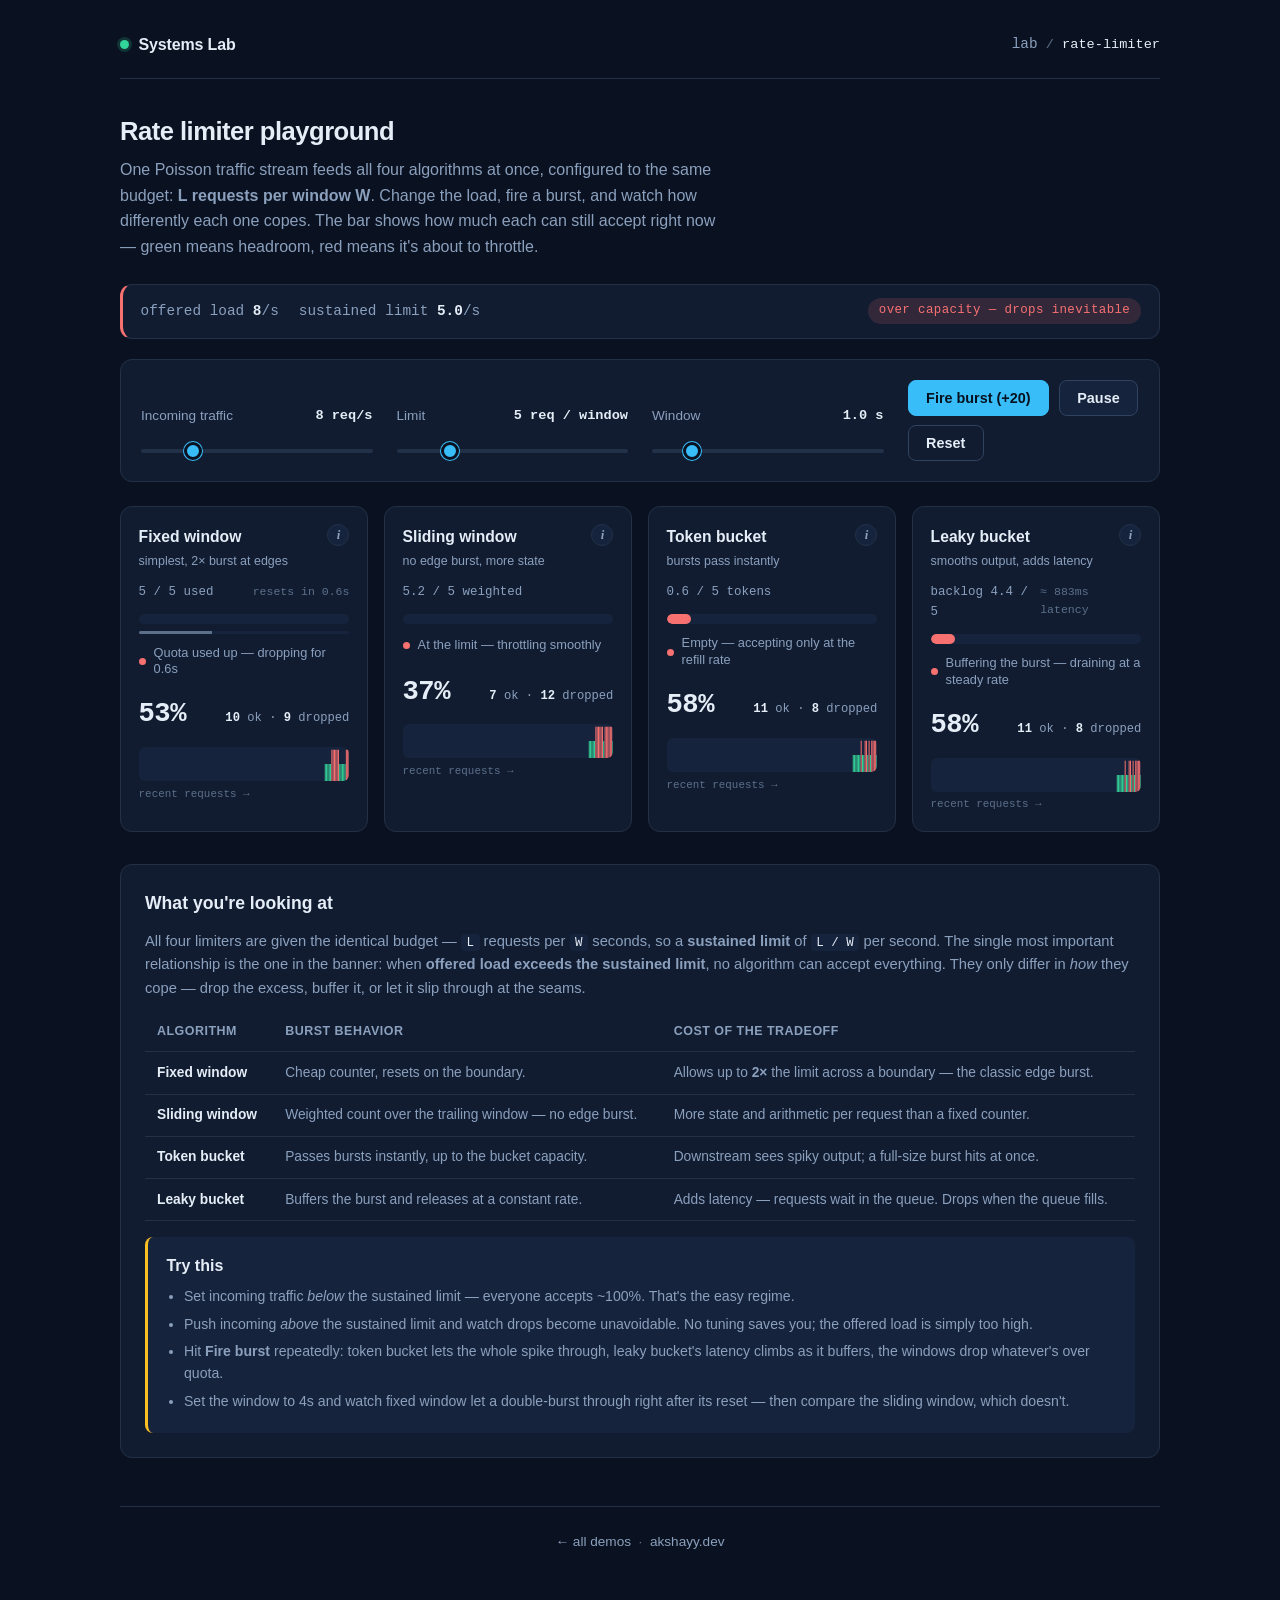
==== rate-limiter/index.html @ a39a6b85 "Systems Lab: interactive distributed-systems demos Front door for akshayy.dev — a living notebook of" ====
<!DOCTYPE html>
<html lang="en">
<head>
    <meta charset="UTF-8">
    <meta name="viewport" content="width=device-width, initial-scale=1.0">
    <title>Rate limiter playground — Systems Lab</title>
    <meta name="description" content="Token bucket, leaky bucket, fixed and sliding windows — the same traffic hitting all four at once. Drag the load, fire a burst, watch the tradeoffs.">

    <meta property="og:type" content="website">
    <meta property="og:title" content="Rate limiter playground — Systems Lab">
    <meta property="og:description" content="Four rate-limiting algorithms, one live traffic stream. Watch which absorb bursts, which smooth, which leak at the edges.">
    <meta name="twitter:card" content="summary">

    <link rel="stylesheet" href="../assets/lab.css">
</head>
<body>
    <div class="wrap">
        <div class="topbar">
            <div class="brand"><span class="dot"></span> Systems Lab</div>
            <div class="crumbs"><a href="../">lab</a> <span>/</span> rate-limiter</div>
        </div>

        <div class="demo-header">
            <h1>Rate limiter playground</h1>
            <p>
                One Poisson traffic stream feeds all four algorithms at once, configured to the same
                budget: <b>L requests per window W</b>. Change the load, fire a burst, and watch how
                differently each one copes. The bar shows how much each can still accept right now
                — green means headroom, red means it's about to throttle.
            </p>
        </div>

        <div class="banner ok" id="banner">
            <span class="b-item">offered load <b id="b-offered">8</b>/s</span>
            <span class="b-item">sustained limit <b id="b-sustained">5.0</b>/s</span>
            <span class="b-status ok" id="b-status">under capacity</span>
        </div>

        <div class="controls">
            <div class="control">
                <label>Incoming traffic <b><span id="v-rate">8</span> req/s</b></label>
                <input type="range" id="rate" min="0" max="40" step="1" value="8">
            </div>
            <div class="control">
                <label>Limit <b><span id="v-limit">5</span> req / window</b></label>
                <input type="range" id="limit" min="1" max="20" step="1" value="5">
            </div>
            <div class="control">
                <label>Window <b><span id="v-window">1.0</span> s</b></label>
                <input type="range" id="window" min="0.5" max="4" step="0.5" value="1">
            </div>
            <div class="control control-actions">
                <button class="primary" id="burst">Fire burst (+20)</button>
                <button id="playpause">Pause</button>
                <button class="ghost" id="reset">Reset</button>
            </div>
        </div>

        <div class="panels" id="panels"></div>

        <div class="explainer">
            <h2>What you're looking at</h2>
            <p>
                All four limiters are given the identical budget — <code>L</code> requests per
                <code>W</code> seconds, so a <b>sustained limit</b> of <code>L / W</code> per second.
                The single most important relationship is the one in the banner: when
                <b>offered load exceeds the sustained limit</b>, no algorithm can accept everything.
                They only differ in <em>how</em> they cope — drop the excess, buffer it, or let it
                slip through at the seams.
            </p>

            <table>
                <thead>
                    <tr><th>Algorithm</th><th>Burst behavior</th><th>Cost of the tradeoff</th></tr>
                </thead>
                <tbody>
                    <tr>
                        <td>Fixed window</td>
                        <td>Cheap counter, resets on the boundary.</td>
                        <td>Allows up to <b>2×</b> the limit across a boundary — the classic edge burst.</td>
                    </tr>
                    <tr>
                        <td>Sliding window</td>
                        <td>Weighted count over the trailing window — no edge burst.</td>
                        <td>More state and arithmetic per request than a fixed counter.</td>
                    </tr>
                    <tr>
                        <td>Token bucket</td>
                        <td>Passes bursts instantly, up to the bucket capacity.</td>
                        <td>Downstream sees spiky output; a full-size burst hits at once.</td>
                    </tr>
                    <tr>
                        <td>Leaky bucket</td>
                        <td>Buffers the burst and releases at a constant rate.</td>
                        <td>Adds latency — requests wait in the queue. Drops when the queue fills.</td>
                    </tr>
                </tbody>
            </table>

            <div class="try">
                <b>Try this</b>
                <ul>
                    <li>Set incoming traffic <em>below</em> the sustained limit — everyone accepts ~100%. That's the easy regime.</li>
                    <li>Push incoming <em>above</em> the sustained limit and watch drops become unavoidable. No tuning saves you; the offered load is simply too high.</li>
                    <li>Hit <b>Fire burst</b> repeatedly: token bucket lets the whole spike through, leaky bucket's latency climbs as it buffers, the windows drop whatever's over quota.</li>
                    <li>Set the window to 4s and watch fixed window let a double-burst through right after its reset — then compare the sliding window, which doesn't.</li>
                </ul>
            </div>
        </div>

        <footer class="lab-footer">
            <a href="../">← all demos</a> &nbsp;·&nbsp; <a href="https://akshayy.dev">akshayy.dev</a>
        </footer>
    </div>

    <script src="../assets/lab.js"></script>
    <script>
    (function () {
        'use strict';
        var R = window.Lab;
        var rand = R.mulberry32(0x51ab);

        var cfg = { rate: 8, limit: 5, window: 1 };

        /* --- The four limiters. Each: tick(dt), accept()->bool, head()->0..1, gauge(), sub() --- */

        function tokenBucket() {
            return {
                name: 'Token bucket', note: 'bursts pass instantly',
                how: 'Tokens drip into a bucket at the sustained rate, up to a <b>capacity</b>. Each request spends one token. A full bucket lets an <b>entire burst</b> through at once; once empty, it throttles down to the drip rate.',
                tokens: cfg.limit,
                reset: function () { this.tokens = cfg.limit; },
                tick: function (dt) {
                    var refill = cfg.limit / cfg.window;               // tokens per second
                    this.tokens = Math.min(cfg.limit, this.tokens + refill * dt);
                },
                accept: function () {
                    if (this.tokens >= 1) { this.tokens -= 1; return true; }
                    return false;
                },
                head: function () { return this.tokens / cfg.limit; },
                gauge: function () { return this.tokens.toFixed(1) + ' / ' + cfg.limit + ' tokens'; },
                sub: function () { return ''; },
                status: function () {
                    var n = Math.floor(this.tokens);
                    if (n >= 1) return n + ' token' + (n === 1 ? '' : 's') + ' ready — a burst would pass';
                    return 'Empty — accepting only at the refill rate';
                }
            };
        }

        function leakyBucket() {
            return {
                name: 'Leaky bucket', note: 'smooths output, adds latency',
                how: 'Requests queue in a bucket that <b>leaks at a constant rate</b>. Output is perfectly smooth no matter how bursty the input — but queued requests wait, so bursts become <b>added latency</b>. Overflow past capacity is dropped.',
                level: 0,                                              // queued work units
                reset: function () { this.level = 0; },
                tick: function (dt) {
                    var leak = cfg.limit / cfg.window;                 // released per second
                    this.level = Math.max(0, this.level - leak * dt);
                },
                accept: function () {
                    if (this.level + 1 <= cfg.limit) { this.level += 1; return true; }
                    return false;
                },
                head: function () { return (cfg.limit - this.level) / cfg.limit; },
                gauge: function () { return 'backlog ' + this.level.toFixed(1) + ' / ' + cfg.limit; },
                sub: function () {
                    var leak = cfg.limit / cfg.window;
                    return '≈ ' + Math.round((this.level / leak) * 1000) + 'ms latency';
                },
                status: function () {
                    if (this.level >= cfg.limit) return 'Bucket full — dropping the overflow';
                    if (this.level > 0.05) return 'Buffering the burst — draining at a steady rate';
                    return 'Empty — passing through instantly';
                }
            };
        }

        function fixedWindow() {
            return {
                name: 'Fixed window', note: 'simplest, 2× burst at edges', hasWindow: true,
                how: 'Counts requests inside the current <b>W-second window</b>. Once the count hits the limit, extra requests are dropped until the clock ticks into the next window and the counter <b>resets to zero</b>. Cheap — one integer per client — but the abrupt reset is its weakness.',
                count: 0, elapsed: 0,
                reset: function () { this.count = 0; this.elapsed = 0; },
                tick: function (dt) {
                    this.elapsed += dt;
                    while (this.elapsed >= cfg.window) { this.elapsed -= cfg.window; this.count = 0; }
                },
                accept: function () {
                    if (this.count < cfg.limit) { this.count += 1; return true; }
                    return false;
                },
                head: function () { return (cfg.limit - this.count) / cfg.limit; },
                gauge: function () { return this.count + ' / ' + cfg.limit + ' used'; },
                sub: function () { return 'resets in ' + (cfg.window - this.elapsed).toFixed(1) + 's'; },
                windowProgress: function () { return this.elapsed / cfg.window; },
                status: function () {
                    if (this.count >= cfg.limit) return 'Quota used up — dropping for ' + (cfg.window - this.elapsed).toFixed(1) + 's';
                    return (cfg.limit - this.count) + ' of ' + cfg.limit + ' left before the reset';
                }
            };
        }

        function slidingWindow() {
            return {
                name: 'Sliding window', note: 'no edge burst, more state',
                how: 'Blends the <b>previous window’s count</b> with the current one, weighted by how far into the current window we are. The estimate slides smoothly instead of resetting, so there’s <b>no boundary spike</b> — at the cost of tracking a little more state.',
                cur: 0, prev: 0, elapsed: 0,
                reset: function () { this.cur = 0; this.prev = 0; this.elapsed = 0; },
                tick: function (dt) {
                    this.elapsed += dt;
                    while (this.elapsed >= cfg.window) { this.elapsed -= cfg.window; this.prev = this.cur; this.cur = 0; }
                },
                weighted: function () {
                    var frac = this.elapsed / cfg.window;
                    return this.prev * (1 - frac) + this.cur;
                },
                accept: function () {
                    if (this.weighted() < cfg.limit) { this.cur += 1; return true; }
                    return false;
                },
                head: function () { return (cfg.limit - this.weighted()) / cfg.limit; },
                gauge: function () { return this.weighted().toFixed(1) + ' / ' + cfg.limit + ' weighted'; },
                sub: function () { return ''; },
                status: function () {
                    var w = this.weighted();
                    if (w >= cfg.limit) return 'At the limit — throttling smoothly';
                    return w.toFixed(1) + ' of ' + cfg.limit + ' over the last ' + cfg.window.toFixed(1) + 's';
                }
            };
        }

        // Ordered simplest → most sophisticated, so the ideas build on each other.
        var limiters = [fixedWindow(), slidingWindow(), tokenBucket(), leakyBucket()];
        limiters.forEach(function (l) { l.acc = 0; l.rej = 0; });

        /* --- Build panels --- */
        var panelsEl = document.getElementById('panels');
        limiters.forEach(function (l) {
            var p = document.createElement('div');
            p.className = 'panel';
            p.innerHTML =
                '<div class="panel-head"><div class="panel-titles">' +
                '<span class="panel-name">' + l.name + '</span>' +
                '<span class="panel-note">' + l.note + '</span></div>' +
                '<button class="panel-info-btn" data-info aria-label="How it works" aria-expanded="false">i</button></div>' +
                '<div class="how" data-how hidden>' + l.how + '</div>' +
                '<div class="gauge-label"><span data-gauge></span><span class="gauge-sub" data-sub></span></div>' +
                '<div class="gauge"><div class="gauge-fill" data-fill></div></div>' +
                (l.hasWindow ? '<div class="wintimer"><div class="wintimer-fill" data-win></div></div>' : '') +
                '<div class="panel-status"><span class="st-dot" data-stdot></span><span data-status></span></div>' +
                '<div class="panel-stats"><span class="stat-big" data-rate>100%</span>' +
                '<span class="stat-sub"><b data-acc>0</b> ok · <b data-rej>0</b> dropped</span></div>' +
                '<canvas class="strip" data-strip></canvas>' +
                '<div class="strip-caption">recent requests →</div>';
            panelsEl.appendChild(p);
            l.el = {
                gauge: p.querySelector('[data-gauge]'),
                sub: p.querySelector('[data-sub]'),
                fill: p.querySelector('[data-fill]'),
                win: p.querySelector('[data-win]'),
                status: p.querySelector('[data-status]'),
                stdot: p.querySelector('[data-stdot]'),
                rate: p.querySelector('[data-rate]'),
                acc: p.querySelector('[data-acc]'),
                rej: p.querySelector('[data-rej]')
            };
            var infoBtn = p.querySelector('[data-info]');
            var howEl = p.querySelector('[data-how]');
            infoBtn.addEventListener('click', function () {
                var open = howEl.hasAttribute('hidden');
                if (open) { howEl.removeAttribute('hidden'); } else { howEl.setAttribute('hidden', ''); }
                infoBtn.setAttribute('aria-expanded', open ? 'true' : 'false');
            });
            l.strip = new R.Strip(p.querySelector('[data-strip]'), { max: 160 });
        });

        var STRIP_COLORS = { accept: '#34d399', reject: '#f87171' };
        function colorFor(h) {
            if (h > 0.5) return '#34d399';
            if (h > 0.2) return '#fbbf24';
            return '#f87171';
        }

        /* --- Arrival process --- */
        var now = 0, nextArrival = 0;
        function schedule() { nextArrival = now + R.nextArrivalGap(rand, cfg.rate); }
        schedule();

        function fireArrival() {
            for (var i = 0; i < limiters.length; i++) {
                var l = limiters[i];
                var ok = l.accept();
                if (ok) { l.acc++; } else { l.rej++; }
                l.strip.push(ok ? 'accept' : 'reject');
            }
        }

        function step(dt) {
            now += dt;
            for (var i = 0; i < limiters.length; i++) limiters[i].tick(dt);
            var guard = 0;
            while (now >= nextArrival && guard < 500) { fireArrival(); schedule(); guard++; }
            render();
        }

        /* --- Render --- */
        var bannerEl = document.getElementById('banner');
        var bOffered = document.getElementById('b-offered');
        var bSustained = document.getElementById('b-sustained');
        var bStatus = document.getElementById('b-status');

        function render() {
            var sustained = cfg.limit / cfg.window;
            bOffered.textContent = cfg.rate.toFixed(0);
            bSustained.textContent = sustained.toFixed(1);

            var cls, label;
            if (cfg.rate <= sustained * 0.85) { cls = 'ok'; label = 'under capacity'; }
            else if (cfg.rate <= sustained * 1.05) { cls = 'warn'; label = 'near capacity'; }
            else { cls = 'over'; label = 'over capacity — drops inevitable'; }
            bannerEl.className = 'banner ' + cls;
            bStatus.className = 'b-status ' + cls;
            bStatus.textContent = label;

            for (var i = 0; i < limiters.length; i++) {
                var l = limiters[i];
                var h = R.clamp01(l.head());
                l.el.fill.style.width = (h * 100).toFixed(1) + '%';
                l.el.fill.style.background = colorFor(h);
                l.el.gauge.textContent = l.gauge();
                l.el.sub.textContent = l.sub();
                l.el.status.textContent = l.status();
                l.el.stdot.style.background = colorFor(h);
                if (l.el.win && l.windowProgress) l.el.win.style.width = (l.windowProgress() * 100).toFixed(1) + '%';
                var total = l.acc + l.rej;
                l.el.rate.textContent = (total ? Math.round(l.acc / total * 100) : 100) + '%';
                l.el.acc.textContent = l.acc;
                l.el.rej.textContent = l.rej;
                l.strip.draw(STRIP_COLORS);
            }
        }

        /* --- Controls --- */
        var loop = new R.Loop(step);

        function bindSlider(id, key, valId, fmt) {
            var input = document.getElementById(id);
            var out = document.getElementById(valId);
            input.addEventListener('input', function () {
                cfg[key] = parseFloat(input.value);
                out.textContent = fmt(cfg[key]);
                if (key === 'rate') schedule();
                render();
            });
        }
        bindSlider('rate', 'rate', 'v-rate', function (v) { return v.toFixed(0); });
        bindSlider('limit', 'limit', 'v-limit', function (v) { return v.toFixed(0); });
        bindSlider('window', 'window', 'v-window', function (v) { return v.toFixed(1); });

        document.getElementById('burst').addEventListener('click', function () {
            for (var i = 0; i < 20; i++) fireArrival();
            render();
        });

        var playBtn = document.getElementById('playpause');
        playBtn.addEventListener('click', function () {
            loop.toggle();
            playBtn.textContent = loop.running ? 'Pause' : 'Play';
        });

        document.getElementById('reset').addEventListener('click', function () {
            limiters.forEach(function (l) { l.reset(); l.acc = 0; l.rej = 0; l.strip.clear(); });
            now = 0; rand = R.mulberry32(0x51ab); schedule(); render();
        });

        window.addEventListener('keydown', function (e) {
            if (e.code === 'Space' && e.target === document.body) {
                e.preventDefault();
                loop.toggle();
                playBtn.textContent = loop.running ? 'Pause' : 'Play';
            }
        });

        render();
        loop.play();
    })();
    </script>
</body>
</html>
---- assets/lab.css ----
/* Systems Lab — shared shell styles.
   Dark, technical, dependency-free. Shared by the landing page and every demo. */

* { margin: 0; padding: 0; box-sizing: border-box; }

:root {
    --bg: #0a1120;
    --surface: #111c31;
    --surface-2: #16233c;
    --border: #223148;
    --border-strong: #2f425f;
    --text: #e5edf7;
    --muted: #8ba0bd;
    --faint: #5c7089;
    --accent: #38bdf8;
    --accept: #34d399;
    --reject: #f87171;
    --warn: #fbbf24;
    --radius: 12px;
    --mono: 'SFMono-Regular', 'JetBrains Mono', 'Menlo', 'Consolas', monospace;
    --sans: -apple-system, BlinkMacSystemFont, 'Segoe UI', Roboto, 'Helvetica Neue', Arial, sans-serif;
}

body {
    font-family: var(--sans);
    background: var(--bg);
    color: var(--text);
    line-height: 1.6;
    min-height: 100vh;
    -webkit-font-smoothing: antialiased;
}

.wrap {
    max-width: 1080px;
    margin: 0 auto;
    padding: 1.5rem 1.25rem 4rem;
}

/* Top bar */
.topbar {
    display: flex;
    align-items: center;
    justify-content: space-between;
    gap: 1rem;
    padding: 0.5rem 0 1.25rem;
    border-bottom: 1px solid var(--border);
    margin-bottom: 2rem;
    flex-wrap: wrap;
}

.topbar .brand {
    display: flex;
    align-items: center;
    gap: 0.6rem;
    font-weight: 600;
    letter-spacing: -0.01em;
}

.topbar .brand .dot {
    width: 9px; height: 9px; border-radius: 50%;
    background: var(--accept);
    box-shadow: 0 0 0 3px rgba(52, 211, 153, 0.18);
}

.topbar a { color: var(--muted); text-decoration: none; font-size: 0.9rem; }
.topbar a:hover { color: var(--accent); }
.topnav { display: flex; gap: 1.1rem; }
.topbar .crumbs { font-family: var(--mono); font-size: 0.85rem; }
.topbar .crumbs span { color: var(--faint); }

/* Landing header */
.lead h1 {
    font-size: 2rem;
    letter-spacing: -0.02em;
    margin-bottom: 0.5rem;
}
.lead p {
    color: var(--muted);
    max-width: 60ch;
    font-size: 1.02rem;
}
.lead .byline {
    margin-top: 1rem;
    padding-top: 1rem;
    border-top: 1px solid var(--border);
    font-size: 0.92rem;
    color: var(--muted);
    max-width: 60ch;
}
.lead .byline b { color: var(--text); font-weight: 600; }
.lead .byline a { color: var(--accent); text-decoration: none; white-space: nowrap; }
.lead .byline a:hover { text-decoration: underline; }

.lead .kicker {
    font-family: var(--mono);
    font-size: 0.78rem;
    letter-spacing: 0.12em;
    text-transform: uppercase;
    color: var(--accent);
    margin-bottom: 0.75rem;
}

/* Demo grid (landing) */
.demo-grid {
    display: grid;
    grid-template-columns: repeat(auto-fill, minmax(250px, 1fr));
    gap: 1rem;
    margin-top: 2.5rem;
}

.demo-card {
    background: var(--surface);
    border: 1px solid var(--border);
    border-radius: var(--radius);
    padding: 1.25rem;
    text-decoration: none;
    color: var(--text);
    display: flex;
    flex-direction: column;
    gap: 0.5rem;
    transition: border-color 0.2s, transform 0.2s;
    position: relative;
}
.demo-card.live:hover {
    border-color: var(--accent);
    transform: translateY(-3px);
}
.demo-card.soon {
    opacity: 0.55;
    cursor: default;
}
.demo-card .card-head {
    display: flex;
    align-items: center;
    justify-content: space-between;
    gap: 0.5rem;
}
.demo-card h2 { font-size: 1.05rem; font-weight: 600; }
.demo-card p { color: var(--muted); font-size: 0.88rem; line-height: 1.5; }

.status {
    display: inline-flex;
    align-items: center;
    gap: 0.4rem;
    font-family: var(--mono);
    font-size: 0.68rem;
    letter-spacing: 0.06em;
    text-transform: uppercase;
    color: var(--muted);
    white-space: nowrap;
}
.status .s-dot { width: 7px; height: 7px; border-radius: 50%; background: var(--faint); }
.status.live .s-dot { background: var(--accept); }
.status.live { color: var(--accept); }

/* Demo page header */
.demo-header { margin-bottom: 1.5rem; }
.demo-header h1 { font-size: 1.6rem; letter-spacing: -0.02em; margin-bottom: 0.35rem; }
.demo-header p { color: var(--muted); max-width: 68ch; }

/* Banner (offered vs sustained load) */
.banner {
    display: flex;
    align-items: center;
    gap: 1.25rem;
    flex-wrap: wrap;
    background: var(--surface);
    border: 1px solid var(--border);
    border-left: 3px solid var(--accent);
    border-radius: var(--radius);
    padding: 0.85rem 1.1rem;
    margin-bottom: 1.25rem;
    font-family: var(--mono);
    font-size: 0.9rem;
}
.banner .b-item { color: var(--muted); }
.banner .b-item b { color: var(--text); font-weight: 600; }
.banner .b-status {
    margin-left: auto;
    padding: 0.2rem 0.7rem;
    border-radius: 20px;
    font-size: 0.78rem;
    letter-spacing: 0.03em;
}
.banner .b-status.ok   { background: rgba(52,211,153,0.14); color: var(--accept); }
.banner .b-status.warn { background: rgba(251,191,36,0.14); color: var(--warn); }
.banner .b-status.over { background: rgba(248,113,113,0.14); color: var(--reject); }
.banner.ok   { border-left-color: var(--accept); }
.banner.warn { border-left-color: var(--warn); }
.banner.over { border-left-color: var(--reject); }

/* Controls */
.controls {
    display: grid;
    grid-template-columns: repeat(auto-fit, minmax(220px, 1fr));
    gap: 1rem 1.5rem;
    background: var(--surface);
    border: 1px solid var(--border);
    border-radius: var(--radius);
    padding: 1.25rem;
    margin-bottom: 1.5rem;
    align-items: end;
}
.control label {
    display: flex;
    justify-content: space-between;
    font-size: 0.85rem;
    color: var(--muted);
    margin-bottom: 0.5rem;
}
.control label b { color: var(--text); font-family: var(--mono); font-weight: 600; }
.control-actions {
    display: flex;
    gap: 0.6rem;
    align-items: center;
    flex-wrap: wrap;
}

input[type="range"] {
    -webkit-appearance: none;
    appearance: none;
    width: 100%;
    height: 4px;
    border-radius: 4px;
    background: var(--border);
    outline: none;
}
input[type="range"]::-webkit-slider-thumb {
    -webkit-appearance: none;
    appearance: none;
    width: 18px; height: 18px;
    border-radius: 50%;
    background: var(--accent);
    cursor: pointer;
    border: 3px solid var(--bg);
    box-shadow: 0 0 0 1px var(--accent);
}
input[type="range"]::-moz-range-thumb {
    width: 18px; height: 18px;
    border-radius: 50%;
    background: var(--accent);
    cursor: pointer;
    border: 3px solid var(--bg);
}

button {
    font-family: var(--sans);
    font-size: 0.9rem;
    font-weight: 600;
    padding: 0.55rem 1.1rem;
    border-radius: 8px;
    border: 1px solid var(--border-strong, #2f425f);
    background: var(--surface-2);
    color: var(--text);
    cursor: pointer;
    transition: all 0.15s;
}
button:hover { border-color: var(--accent); color: var(--accent); }
button.primary { background: var(--accent); color: #06121f; border-color: var(--accent); }
button.primary:hover { background: #6fd0fb; color: #06121f; }
button.ghost { background: transparent; }

/* Panels */
.panels {
    display: grid;
    grid-template-columns: repeat(auto-fit, minmax(220px, 1fr));
    gap: 1rem;
    margin-bottom: 2rem;
}
.panel {
    background: var(--surface);
    border: 1px solid var(--border);
    border-radius: var(--radius);
    padding: 1.1rem;
    display: flex;
    flex-direction: column;
    gap: 0.7rem;
}
.panel-head { display: flex; flex-direction: row; align-items: flex-start; justify-content: space-between; gap: 0.5rem; }
.panel-titles { display: flex; flex-direction: column; gap: 0.15rem; }
.panel-name { font-weight: 600; font-size: 0.98rem; }
.panel-note { color: var(--muted); font-size: 0.78rem; }

.panel-info-btn {
    width: 22px; height: 22px; flex-shrink: 0;
    padding: 0; line-height: 1;
    border-radius: 50%;
    font-family: Georgia, 'Times New Roman', serif;
    font-style: italic; font-weight: 700; font-size: 0.8rem;
    color: var(--muted);
    background: var(--surface-2);
    border: 1px solid var(--border);
}
.panel-info-btn:hover,
.panel-info-btn[aria-expanded="true"] { color: var(--accent); border-color: var(--accent); }

.how {
    font-size: 0.8rem;
    color: var(--muted);
    line-height: 1.55;
    background: var(--surface-2);
    border-radius: 8px;
    border-left: 2px solid var(--accent);
    padding: 0.65rem 0.8rem;
}
.how b { color: var(--text); font-weight: 600; }
.how[hidden] { display: none; }

.panel-status {
    display: flex;
    align-items: center;
    gap: 0.5rem;
    font-size: 0.8rem;
    color: var(--muted);
    min-height: 1.25rem;
    line-height: 1.3;
}
.panel-status .st-dot {
    width: 7px; height: 7px; border-radius: 50%;
    flex-shrink: 0;
    background: var(--faint);
    transition: background 0.2s;
}

.gauge-label {
    display: flex;
    justify-content: space-between;
    align-items: baseline;
    font-family: var(--mono);
    font-size: 0.78rem;
    color: var(--muted);
}
.gauge-sub { color: var(--faint); font-size: 0.72rem; }

.gauge {
    height: 10px;
    border-radius: 6px;
    background: var(--surface-2);
    overflow: hidden;
}
.gauge-fill {
    height: 100%;
    width: 100%;
    background: var(--accept);
    border-radius: 6px;
    transition: width 0.08s linear, background 0.2s;
}
.wintimer {
    height: 3px;
    border-radius: 3px;
    background: var(--surface-2);
    overflow: hidden;
    margin-top: -0.3rem;
}
.wintimer-fill { height: 100%; background: var(--faint); width: 0%; }

.panel-stats {
    display: flex;
    align-items: baseline;
    justify-content: space-between;
    margin-top: 0.2rem;
}
.stat-big { font-size: 1.7rem; font-weight: 700; font-family: var(--mono); letter-spacing: -0.02em; }
.stat-sub { font-family: var(--mono); font-size: 0.76rem; color: var(--muted); }
.stat-sub b { color: var(--text); }

.strip {
    width: 100%;
    height: 34px;
    display: block;
    background: var(--surface-2);
    border-radius: 6px;
}
.strip-caption {
    font-family: var(--mono);
    font-size: 0.68rem;
    color: var(--faint);
    margin-top: -0.4rem;
}

/* Explainer */
.explainer {
    background: var(--surface);
    border: 1px solid var(--border);
    border-radius: var(--radius);
    padding: 1.5rem;
}
.explainer h2 { font-size: 1.1rem; margin-bottom: 0.75rem; }
.explainer h3 { font-size: 0.9rem; margin: 1.25rem 0 0.4rem; color: var(--accent); }
.explainer p { color: var(--muted); font-size: 0.92rem; margin-bottom: 0.6rem; }
.explainer code {
    font-family: var(--mono);
    font-size: 0.85em;
    background: var(--surface-2);
    padding: 0.1rem 0.35rem;
    border-radius: 4px;
    color: var(--text);
}
.explainer table {
    width: 100%;
    border-collapse: collapse;
    margin: 0.75rem 0 0.5rem;
    font-size: 0.86rem;
}
.explainer th, .explainer td {
    text-align: left;
    padding: 0.6rem 0.75rem;
    border-bottom: 1px solid var(--border);
    vertical-align: top;
}
.explainer th { color: var(--muted); font-weight: 600; font-size: 0.78rem; text-transform: uppercase; letter-spacing: 0.04em; }
.explainer td:first-child { color: var(--text); font-weight: 600; white-space: nowrap; }
.explainer td { color: var(--muted); }
.explainer .try {
    margin-top: 1rem;
    padding: 1rem 1.15rem;
    background: var(--surface-2);
    border-radius: 8px;
    border-left: 3px solid var(--warn);
}
.explainer .try ul { margin: 0.4rem 0 0 1.1rem; }
.explainer .try li { color: var(--muted); font-size: 0.88rem; margin-bottom: 0.3rem; }

footer.lab-footer {
    text-align: center;
    color: var(--faint);
    font-size: 0.85rem;
    margin-top: 3rem;
    padding-top: 1.5rem;
    border-top: 1px solid var(--border);
}
footer.lab-footer a { color: var(--muted); text-decoration: none; }
footer.lab-footer a:hover { color: var(--accent); }

@media (max-width: 560px) {
    .lead h1 { font-size: 1.6rem; }
    .stat-big { font-size: 1.4rem; }
}
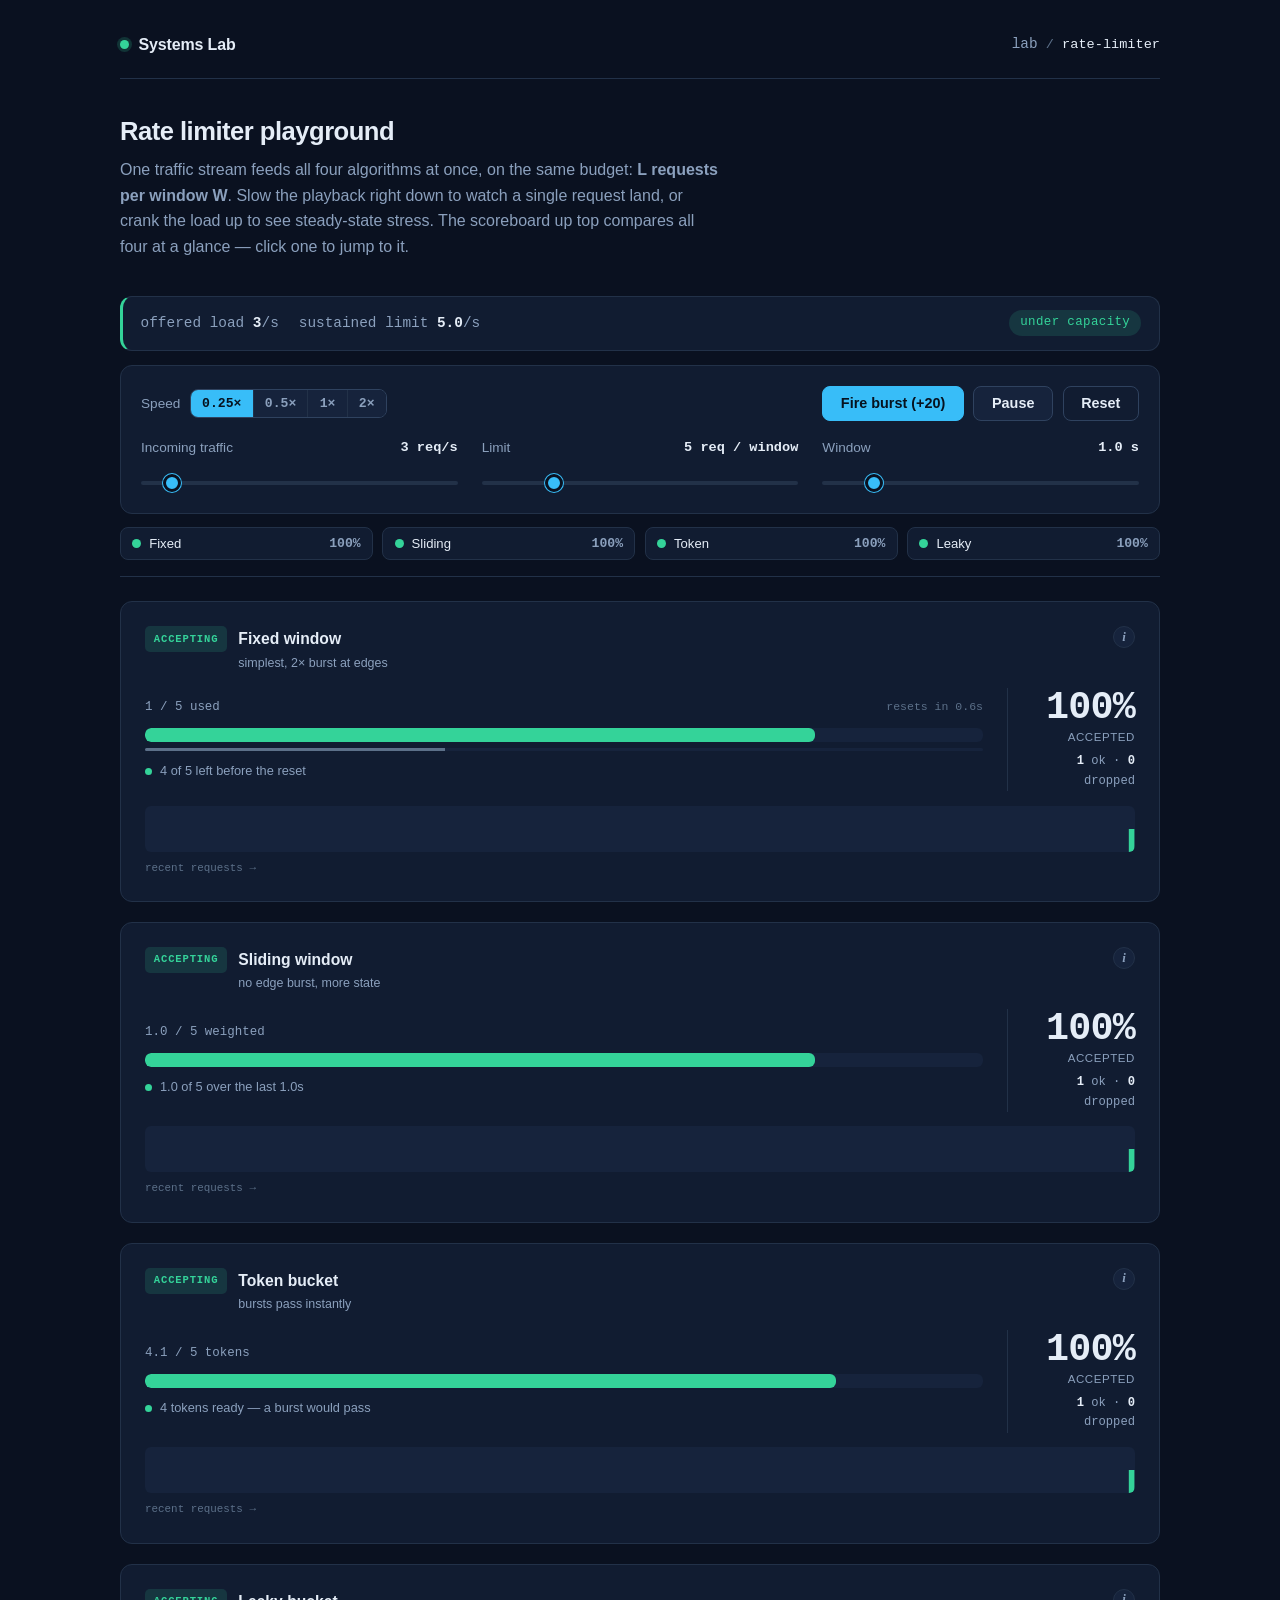
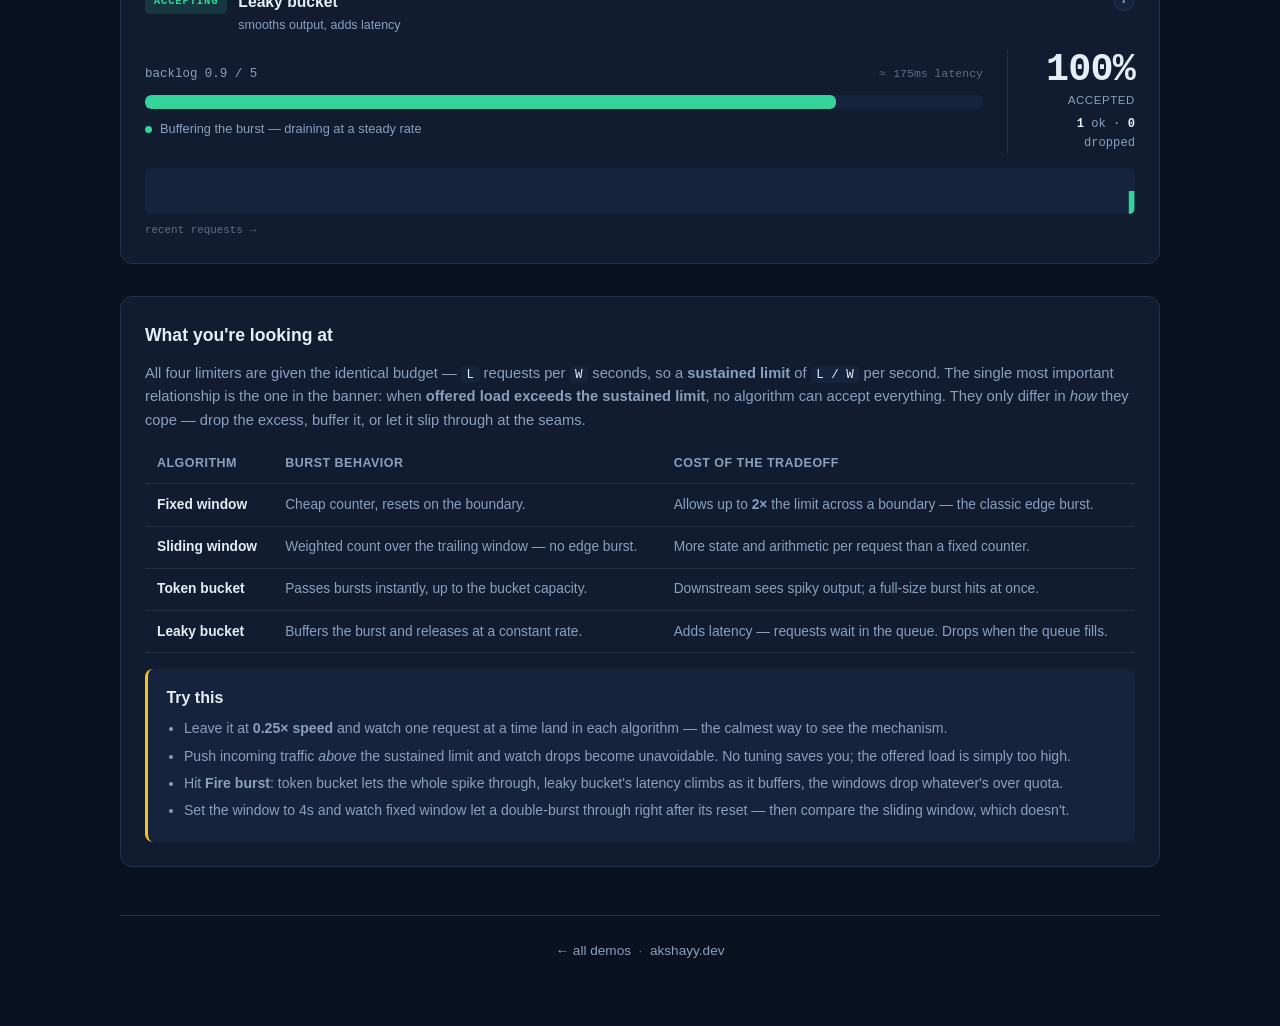
==== commit 3fd68c80: "Redesign the rate limiter playground" ====
--- a/rate-limiter/index.html
+++ b/rate-limiter/index.html
@@ -4,11 +4,11 @@
     <meta charset="UTF-8">
     <meta name="viewport" content="width=device-width, initial-scale=1.0">
     <title>Rate limiter playground — Systems Lab</title>
-    <meta name="description" content="Token bucket, leaky bucket, fixed and sliding windows — the same traffic hitting all four at once. Drag the load, fire a burst, watch the tradeoffs.">
+    <meta name="description" content="Token bucket, leaky bucket, fixed and sliding windows — the same traffic hitting all four at once. Slow it down, fire a burst, watch the tradeoffs.">
 
     <meta property="og:type" content="website">
     <meta property="og:title" content="Rate limiter playground — Systems Lab">
-    <meta property="og:description" content="Four rate-limiting algorithms, one live traffic stream. Watch which absorb bursts, which smooth, which leak at the edges.">
+    <meta property="og:description" content="Four rate-limiting algorithms, one live traffic stream. Slow the playback right down and watch which absorb bursts, which smooth, which leak at the edges.">
     <meta name="twitter:card" content="summary">
 
     <link rel="stylesheet" href="../assets/lab.css">
@@ -23,37 +23,54 @@
         <div class="demo-header">
             <h1>Rate limiter playground</h1>
             <p>
-                One Poisson traffic stream feeds all four algorithms at once, configured to the same
-                budget: <b>L requests per window W</b>. Change the load, fire a burst, and watch how
-                differently each one copes. The bar shows how much each can still accept right now
-                — green means headroom, red means it's about to throttle.
+                One traffic stream feeds all four algorithms at once, on the same budget:
+                <b>L requests per window W</b>. Slow the playback right down to watch a single
+                request land, or crank the load up to see steady-state stress. The scoreboard
+                up top compares all four at a glance — click one to jump to it.
             </p>
         </div>
 
-        <div class="banner ok" id="banner">
-            <span class="b-item">offered load <b id="b-offered">8</b>/s</span>
-            <span class="b-item">sustained limit <b id="b-sustained">5.0</b>/s</span>
-            <span class="b-status ok" id="b-status">under capacity</span>
-        </div>
-
-        <div class="controls">
-            <div class="control">
-                <label>Incoming traffic <b><span id="v-rate">8</span> req/s</b></label>
-                <input type="range" id="rate" min="0" max="40" step="1" value="8">
+        <div class="sticky-zone">
+            <div class="banner ok" id="banner">
+                <span class="b-item">offered load <b id="b-offered">3</b>/s</span>
+                <span class="b-item">sustained limit <b id="b-sustained">5.0</b>/s</span>
+                <span class="b-status ok" id="b-status">under capacity</span>
             </div>
-            <div class="control">
-                <label>Limit <b><span id="v-limit">5</span> req / window</b></label>
-                <input type="range" id="limit" min="1" max="20" step="1" value="5">
+
+            <div class="controls">
+                <div class="controls-top">
+                    <div class="speed">
+                        <span class="speed-label">Speed</span>
+                        <div class="seg" id="speed-seg">
+                            <button type="button" data-speed="0.25" class="active">0.25×</button>
+                            <button type="button" data-speed="0.5">0.5×</button>
+                            <button type="button" data-speed="1">1×</button>
+                            <button type="button" data-speed="2">2×</button>
+                        </div>
+                    </div>
+                    <div class="control-actions">
+                        <button class="primary" id="burst">Fire burst (+20)</button>
+                        <button id="playpause">Pause</button>
+                        <button class="ghost" id="reset">Reset</button>
+                    </div>
+                </div>
+                <div class="controls-sliders">
+                    <div class="control">
+                        <label>Incoming traffic <b><span id="v-rate">3</span> req/s</b></label>
+                        <input type="range" id="rate" min="0" max="40" step="1" value="3">
+                    </div>
+                    <div class="control">
+                        <label>Limit <b><span id="v-limit">5</span> req / window</b></label>
+                        <input type="range" id="limit" min="1" max="20" step="1" value="5">
+                    </div>
+                    <div class="control">
+                        <label>Window <b><span id="v-window">1.0</span> s</b></label>
+                        <input type="range" id="window" min="0.5" max="4" step="0.5" value="1">
+                    </div>
+                </div>
             </div>
-            <div class="control">
-                <label>Window <b><span id="v-window">1.0</span> s</b></label>
-                <input type="range" id="window" min="0.5" max="4" step="0.5" value="1">
-            </div>
-            <div class="control control-actions">
-                <button class="primary" id="burst">Fire burst (+20)</button>
-                <button id="playpause">Pause</button>
-                <button class="ghost" id="reset">Reset</button>
-            </div>
+
+            <div class="scoreboard" id="scoreboard"></div>
         </div>
 
         <div class="panels" id="panels"></div>
@@ -100,9 +117,9 @@
             <div class="try">
                 <b>Try this</b>
                 <ul>
-                    <li>Set incoming traffic <em>below</em> the sustained limit — everyone accepts ~100%. That's the easy regime.</li>
-                    <li>Push incoming <em>above</em> the sustained limit and watch drops become unavoidable. No tuning saves you; the offered load is simply too high.</li>
-                    <li>Hit <b>Fire burst</b> repeatedly: token bucket lets the whole spike through, leaky bucket's latency climbs as it buffers, the windows drop whatever's over quota.</li>
+                    <li>Leave it at <b>0.25× speed</b> and watch one request at a time land in each algorithm — the calmest way to see the mechanism.</li>
+                    <li>Push incoming traffic <em>above</em> the sustained limit and watch drops become unavoidable. No tuning saves you; the offered load is simply too high.</li>
+                    <li>Hit <b>Fire burst</b>: token bucket lets the whole spike through, leaky bucket's latency climbs as it buffers, the windows drop whatever's over quota.</li>
                     <li>Set the window to 4s and watch fixed window let a double-burst through right after its reset — then compare the sliding window, which doesn't.</li>
                 </ul>
             </div>
@@ -118,11 +135,64 @@
     (function () {
         'use strict';
         var R = window.Lab;
-        var rand = R.mulberry32(0x51ab);
-
-        var cfg = { rate: 8, limit: 5, window: 1 };
-
-        /* --- The four limiters. Each: tick(dt), accept()->bool, head()->0..1, gauge(), sub() --- */
+
+        var cfg = { rate: 3, limit: 5, window: 1, speed: 0.25 };
+
+        /* --- The four limiters. Each: tick(dt), accept()->bool, head()->0..1, gauge(), sub(), status() --- */
+
+        function fixedWindow() {
+            return {
+                name: 'Fixed window', note: 'simplest, 2× burst at edges', hasWindow: true,
+                how: 'Counts requests inside the current <b>W-second window</b>. Once the count hits the limit, extra requests are dropped until the clock ticks into the next window and the counter <b>resets to zero</b>. Cheap — one integer per client — but the abrupt reset is its weakness.',
+                count: 0, elapsed: 0,
+                reset: function () { this.count = 0; this.elapsed = 0; },
+                tick: function (dt) {
+                    this.elapsed += dt;
+                    while (this.elapsed >= cfg.window) { this.elapsed -= cfg.window; this.count = 0; }
+                },
+                accept: function () {
+                    if (this.count < cfg.limit) { this.count += 1; return true; }
+                    return false;
+                },
+                head: function () { return (cfg.limit - this.count) / cfg.limit; },
+                gauge: function () { return this.count + ' / ' + cfg.limit + ' used'; },
+                sub: function () { return 'resets in ' + (cfg.window - this.elapsed).toFixed(1) + 's'; },
+                windowProgress: function () { return this.elapsed / cfg.window; },
+                status: function () {
+                    if (this.count >= cfg.limit) return 'Quota used up — dropping for ' + (cfg.window - this.elapsed).toFixed(1) + 's';
+                    return (cfg.limit - this.count) + ' of ' + cfg.limit + ' left before the reset';
+                }
+            };
+        }
+
+        function slidingWindow() {
+            return {
+                name: 'Sliding window', note: 'no edge burst, more state',
+                how: 'Blends the <b>previous window’s count</b> with the current one, weighted by how far into the current window we are. The estimate slides smoothly instead of resetting, so there’s <b>no boundary spike</b> — at the cost of tracking a little more state.',
+                cur: 0, prev: 0, elapsed: 0,
+                reset: function () { this.cur = 0; this.prev = 0; this.elapsed = 0; },
+                tick: function (dt) {
+                    this.elapsed += dt;
+                    while (this.elapsed >= cfg.window) { this.elapsed -= cfg.window; this.prev = this.cur; this.cur = 0; }
+                },
+                weighted: function () {
+                    var frac = this.elapsed / cfg.window;
+                    return this.prev * (1 - frac) + this.cur;
+                },
+                accept: function () {
+                    if (this.weighted() < cfg.limit) { this.cur += 1; return true; }
+                    return false;
+                },
+                head: function () { return (cfg.limit - this.weighted()) / cfg.limit; },
+                gauge: function () { return this.weighted().toFixed(1) + ' / ' + cfg.limit + ' weighted'; },
+                sub: function () { return ''; },
+                status: function () {
+                    var w = this.weighted();
+                    if (w >= cfg.limit) return 'At the limit — throttling smoothly';
+                    return w.toFixed(1) + ' of ' + cfg.limit + ' over the last ' + cfg.window.toFixed(1) + 's';
+                }
+            };
+        }
 
         function tokenBucket() {
             return {
@@ -177,85 +247,67 @@
             };
         }
 
-        function fixedWindow() {
-            return {
-                name: 'Fixed window', note: 'simplest, 2× burst at edges', hasWindow: true,
-                how: 'Counts requests inside the current <b>W-second window</b>. Once the count hits the limit, extra requests are dropped until the clock ticks into the next window and the counter <b>resets to zero</b>. Cheap — one integer per client — but the abrupt reset is its weakness.',
-                count: 0, elapsed: 0,
-                reset: function () { this.count = 0; this.elapsed = 0; },
-                tick: function (dt) {
-                    this.elapsed += dt;
-                    while (this.elapsed >= cfg.window) { this.elapsed -= cfg.window; this.count = 0; }
-                },
-                accept: function () {
-                    if (this.count < cfg.limit) { this.count += 1; return true; }
-                    return false;
-                },
-                head: function () { return (cfg.limit - this.count) / cfg.limit; },
-                gauge: function () { return this.count + ' / ' + cfg.limit + ' used'; },
-                sub: function () { return 'resets in ' + (cfg.window - this.elapsed).toFixed(1) + 's'; },
-                windowProgress: function () { return this.elapsed / cfg.window; },
-                status: function () {
-                    if (this.count >= cfg.limit) return 'Quota used up — dropping for ' + (cfg.window - this.elapsed).toFixed(1) + 's';
-                    return (cfg.limit - this.count) + ' of ' + cfg.limit + ' left before the reset';
-                }
-            };
-        }
-
-        function slidingWindow() {
-            return {
-                name: 'Sliding window', note: 'no edge burst, more state',
-                how: 'Blends the <b>previous window’s count</b> with the current one, weighted by how far into the current window we are. The estimate slides smoothly instead of resetting, so there’s <b>no boundary spike</b> — at the cost of tracking a little more state.',
-                cur: 0, prev: 0, elapsed: 0,
-                reset: function () { this.cur = 0; this.prev = 0; this.elapsed = 0; },
-                tick: function (dt) {
-                    this.elapsed += dt;
-                    while (this.elapsed >= cfg.window) { this.elapsed -= cfg.window; this.prev = this.cur; this.cur = 0; }
-                },
-                weighted: function () {
-                    var frac = this.elapsed / cfg.window;
-                    return this.prev * (1 - frac) + this.cur;
-                },
-                accept: function () {
-                    if (this.weighted() < cfg.limit) { this.cur += 1; return true; }
-                    return false;
-                },
-                head: function () { return (cfg.limit - this.weighted()) / cfg.limit; },
-                gauge: function () { return this.weighted().toFixed(1) + ' / ' + cfg.limit + ' weighted'; },
-                sub: function () { return ''; },
-                status: function () {
-                    var w = this.weighted();
-                    if (w >= cfg.limit) return 'At the limit — throttling smoothly';
-                    return w.toFixed(1) + ' of ' + cfg.limit + ' over the last ' + cfg.window.toFixed(1) + 's';
-                }
-            };
-        }
-
         // Ordered simplest → most sophisticated, so the ideas build on each other.
         var limiters = [fixedWindow(), slidingWindow(), tokenBucket(), leakyBucket()];
-        limiters.forEach(function (l) { l.acc = 0; l.rej = 0; });
-
-        /* --- Build panels --- */
+        limiters.forEach(function (l) { l.acc = 0; l.rej = 0; l.hEMA = null; });
+
+        var STRIP_COLORS = { accept: '#34d399', reject: '#f87171' };
+        function stateColor(st) {
+            return st === 'accepting' ? '#34d399' : st === 'throttling' ? '#fbbf24' : '#f87171';
+        }
+
+        function recentAcceptPct(l, look) {
+            var evs = l.strip.events;
+            var n = evs.length;
+            var span = Math.min(look, n);
+            if (!span) return 100;
+            var ok = 0;
+            for (var i = n - span; i < n; i++) if (evs[i] === 'accept') ok++;
+            return Math.round(ok / span * 100);
+        }
+
+        // Stable state read: smoothed headroom + recent reject fraction, so badges don't flicker.
+        function stateOf(l) {
+            var evs = l.strip.events, n = evs.length, look = Math.min(12, n), rej = 0;
+            for (var i = n - look; i < n; i++) if (evs[i] === 'reject') rej++;
+            var rf = look ? rej / look : 0;
+            var h = (l.hEMA == null) ? 1 : l.hEMA;
+            if (rf >= 0.35) return 'dropping';
+            if (rf >= 0.1 || h < 0.35) return 'throttling';
+            return 'accepting';
+        }
+
+        /* --- Build big panels --- */
         var panelsEl = document.getElementById('panels');
-        limiters.forEach(function (l) {
+        limiters.forEach(function (l, idx) {
             var p = document.createElement('div');
             p.className = 'panel';
+            p.id = 'panel-' + idx;
             p.innerHTML =
-                '<div class="panel-head"><div class="panel-titles">' +
-                '<span class="panel-name">' + l.name + '</span>' +
+                '<div class="panel-head">' +
+                '<span class="state-badge" data-badge>ACCEPTING</span>' +
+                '<div class="panel-titles"><span class="panel-name">' + l.name + '</span>' +
                 '<span class="panel-note">' + l.note + '</span></div>' +
                 '<button class="panel-info-btn" data-info aria-label="How it works" aria-expanded="false">i</button></div>' +
                 '<div class="how" data-how hidden>' + l.how + '</div>' +
+                '<div class="panel-body">' +
+                '<div class="panel-viz">' +
                 '<div class="gauge-label"><span data-gauge></span><span class="gauge-sub" data-sub></span></div>' +
                 '<div class="gauge"><div class="gauge-fill" data-fill></div></div>' +
                 (l.hasWindow ? '<div class="wintimer"><div class="wintimer-fill" data-win></div></div>' : '') +
                 '<div class="panel-status"><span class="st-dot" data-stdot></span><span data-status></span></div>' +
-                '<div class="panel-stats"><span class="stat-big" data-rate>100%</span>' +
-                '<span class="stat-sub"><b data-acc>0</b> ok · <b data-rej>0</b> dropped</span></div>' +
+                '</div>' +
+                '<div class="panel-readout">' +
+                '<span class="stat-big" data-rate>100%</span>' +
+                '<span class="stat-label">accepted</span>' +
+                '<span class="stat-sub"><b data-acc>0</b> ok · <b data-rej>0</b> dropped</span>' +
+                '</div>' +
+                '</div>' +
                 '<canvas class="strip" data-strip></canvas>' +
                 '<div class="strip-caption">recent requests →</div>';
             panelsEl.appendChild(p);
             l.el = {
+                badge: p.querySelector('[data-badge]'),
                 gauge: p.querySelector('[data-gauge]'),
                 sub: p.querySelector('[data-sub]'),
                 fill: p.querySelector('[data-fill]'),
@@ -276,16 +328,30 @@
             l.strip = new R.Strip(p.querySelector('[data-strip]'), { max: 160 });
         });
 
-        var STRIP_COLORS = { accept: '#34d399', reject: '#f87171' };
-        function colorFor(h) {
-            if (h > 0.5) return '#34d399';
-            if (h > 0.2) return '#fbbf24';
-            return '#f87171';
-        }
-
-        /* --- Arrival process --- */
+        /* --- Build scoreboard (glanceable comparison, click to jump) --- */
+        var scoreEl = document.getElementById('scoreboard');
+        limiters.forEach(function (l, idx) {
+            var s = document.createElement('button');
+            s.type = 'button';
+            s.className = 'score';
+            s.innerHTML =
+                '<span class="score-dot" data-sdot></span>' +
+                '<span class="score-name">' + l.name.split(' ')[0] + '</span>' +
+                '<span class="score-rate" data-srate>100%</span>';
+            s.addEventListener('click', function () {
+                document.getElementById('panel-' + idx).scrollIntoView({ behavior: 'smooth', block: 'start' });
+            });
+            scoreEl.appendChild(s);
+            l.score = { dot: s.querySelector('[data-sdot]'), rate: s.querySelector('[data-srate]'), root: s };
+        });
+
+        /* --- Arrival process (all times are simulated seconds) --- */
         var now = 0, nextArrival = 0;
-        function schedule() { nextArrival = now + R.nextArrivalGap(rand, cfg.rate); }
+        function nextGap() {
+            if (cfg.rate <= 0) return Infinity;
+            return 1 / cfg.rate;
+        }
+        function schedule() { nextArrival = now + nextGap(); }
         schedule();
 
         function fireArrival() {
@@ -298,8 +364,9 @@
         }
 
         function step(dt) {
-            now += dt;
-            for (var i = 0; i < limiters.length; i++) limiters[i].tick(dt);
+            var s = dt * cfg.speed;           // playback speed scales simulated time
+            now += s;
+            for (var i = 0; i < limiters.length; i++) limiters[i].tick(s);
             var guard = 0;
             while (now >= nextArrival && guard < 500) { fireArrival(); schedule(); guard++; }
             render();
@@ -327,18 +394,29 @@
             for (var i = 0; i < limiters.length; i++) {
                 var l = limiters[i];
                 var h = R.clamp01(l.head());
+                l.hEMA = (l.hEMA == null) ? h : l.hEMA + (h - l.hEMA) * 0.06;
+                var st = stateOf(l);
+                var col = stateColor(st);
+
                 l.el.fill.style.width = (h * 100).toFixed(1) + '%';
-                l.el.fill.style.background = colorFor(h);
+                l.el.fill.style.background = col;
                 l.el.gauge.textContent = l.gauge();
                 l.el.sub.textContent = l.sub();
                 l.el.status.textContent = l.status();
-                l.el.stdot.style.background = colorFor(h);
+                l.el.stdot.style.background = col;
+                l.el.badge.textContent = st.toUpperCase();
+                l.el.badge.className = 'state-badge ' + st;
                 if (l.el.win && l.windowProgress) l.el.win.style.width = (l.windowProgress() * 100).toFixed(1) + '%';
-                var total = l.acc + l.rej;
-                l.el.rate.textContent = (total ? Math.round(l.acc / total * 100) : 100) + '%';
+
+                var pct = recentAcceptPct(l, 24);
+                l.el.rate.textContent = pct + '%';
                 l.el.acc.textContent = l.acc;
                 l.el.rej.textContent = l.rej;
                 l.strip.draw(STRIP_COLORS);
+
+                l.score.dot.style.background = col;
+                l.score.rate.textContent = pct + '%';
+                l.score.root.className = 'score ' + st;
             }
         }
 
@@ -359,6 +437,14 @@
         bindSlider('limit', 'limit', 'v-limit', function (v) { return v.toFixed(0); });
         bindSlider('window', 'window', 'v-window', function (v) { return v.toFixed(1); });
 
+        var speedBtns = document.querySelectorAll('#speed-seg button');
+        speedBtns.forEach(function (b) {
+            b.addEventListener('click', function () {
+                cfg.speed = parseFloat(b.dataset.speed);
+                speedBtns.forEach(function (x) { x.classList.toggle('active', x === b); });
+            });
+        });
+
         document.getElementById('burst').addEventListener('click', function () {
             for (var i = 0; i < 20; i++) fireArrival();
             render();
@@ -371,8 +457,8 @@
         });
 
         document.getElementById('reset').addEventListener('click', function () {
-            limiters.forEach(function (l) { l.reset(); l.acc = 0; l.rej = 0; l.strip.clear(); });
-            now = 0; rand = R.mulberry32(0x51ab); schedule(); render();
+            limiters.forEach(function (l) { l.reset(); l.acc = 0; l.rej = 0; l.hEMA = null; l.strip.clear(); });
+            now = 0; schedule(); render();
         });
 
         window.addEventListener('keydown', function (e) {
--- a/assets/lab.css
+++ b/assets/lab.css
@@ -191,14 +191,26 @@
 
 /* Controls */
 .controls {
-    display: grid;
-    grid-template-columns: repeat(auto-fit, minmax(220px, 1fr));
-    gap: 1rem 1.5rem;
+    display: flex;
+    flex-direction: column;
+    gap: 1rem;
     background: var(--surface);
     border: 1px solid var(--border);
     border-radius: var(--radius);
     padding: 1.25rem;
     margin-bottom: 1.5rem;
+}
+.controls-top {
+    display: flex;
+    align-items: center;
+    justify-content: space-between;
+    gap: 1rem;
+    flex-wrap: wrap;
+}
+.controls-sliders {
+    display: grid;
+    grid-template-columns: repeat(auto-fit, minmax(180px, 1fr));
+    gap: 1rem 1.5rem;
     align-items: end;
 }
 .control label {
@@ -260,24 +272,95 @@
 button.primary:hover { background: #6fd0fb; color: #06121f; }
 button.ghost { background: transparent; }
 
-/* Panels */
+/* Sticky control zone (controls + banner + scoreboard stay pinned while you scroll) */
+.sticky-zone {
+    position: sticky;
+    top: 0;
+    z-index: 30;
+    background: var(--bg);
+    padding: 0.75rem 0 1rem;
+    margin-bottom: 1.5rem;
+    border-bottom: 1px solid var(--border);
+    display: flex;
+    flex-direction: column;
+    gap: 0.85rem;
+}
+.sticky-zone > * { margin-bottom: 0 !important; }
+
+/* Speed segmented control */
+.speed { display: flex; align-items: center; gap: 0.6rem; }
+.speed-label { font-size: 0.85rem; color: var(--muted); }
+.seg { display: inline-flex; border: 1px solid var(--border-strong); border-radius: 8px; overflow: hidden; }
+.seg button {
+    border: none; border-radius: 0;
+    background: var(--surface-2); color: var(--muted);
+    padding: 0.4rem 0.7rem;
+    font-size: 0.82rem; font-family: var(--mono); font-weight: 600;
+    border-right: 1px solid var(--border);
+}
+.seg button:last-child { border-right: none; }
+.seg button:hover { color: var(--text); }
+.seg button.active { background: var(--accent); color: #06121f; }
+
+/* Scoreboard — glanceable 4-way comparison, click to jump to a panel */
+.scoreboard { display: flex; gap: 0.6rem; overflow-x: auto; scrollbar-width: none; }
+.scoreboard::-webkit-scrollbar { display: none; }
+.score {
+    flex: 1 1 0; min-width: 132px;
+    display: flex; align-items: center; gap: 0.5rem;
+    background: var(--surface); border: 1px solid var(--border); border-radius: 8px;
+    padding: 0.5rem 0.7rem;
+    font-weight: 400;
+    cursor: pointer;
+}
+.score:hover { border-color: var(--accent); }
+.score-dot { width: 9px; height: 9px; border-radius: 50%; background: var(--faint); flex-shrink: 0; transition: background 0.2s; }
+.score-name { font-size: 0.82rem; color: var(--text); flex: 1; white-space: nowrap; text-align: left; }
+.score-rate { font-family: var(--mono); font-size: 0.82rem; color: var(--muted); font-weight: 600; }
+
+/* Panels — one big panel per row */
 .panels {
-    display: grid;
-    grid-template-columns: repeat(auto-fit, minmax(220px, 1fr));
-    gap: 1rem;
+    display: flex;
+    flex-direction: column;
+    gap: 1.25rem;
     margin-bottom: 2rem;
 }
 .panel {
     background: var(--surface);
     border: 1px solid var(--border);
     border-radius: var(--radius);
-    padding: 1.1rem;
+    padding: 1.5rem;
     display: flex;
     flex-direction: column;
-    gap: 0.7rem;
-}
-.panel-head { display: flex; flex-direction: row; align-items: flex-start; justify-content: space-between; gap: 0.5rem; }
-.panel-titles { display: flex; flex-direction: column; gap: 0.15rem; }
+    gap: 0.9rem;
+    scroll-margin-top: 250px;
+}
+
+/* State badge — shared vocabulary across all four algorithms */
+.state-badge {
+    flex-shrink: 0;
+    font-family: var(--mono);
+    font-size: 0.66rem; font-weight: 600; letter-spacing: 0.08em;
+    padding: 0.28rem 0.55rem;
+    border-radius: 5px;
+    background: var(--surface-2); color: var(--muted);
+}
+.state-badge.accepting { background: rgba(52,211,153,0.14); color: var(--accept); }
+.state-badge.throttling { background: rgba(251,191,36,0.14); color: var(--warn); }
+.state-badge.dropping { background: rgba(248,113,113,0.14); color: var(--reject); }
+
+/* Big-panel inner layout: visualization on the left, headline number on the right */
+.panel-body { display: flex; gap: 1.5rem; align-items: stretch; }
+.panel-viz { flex: 1 1 auto; min-width: 0; display: flex; flex-direction: column; gap: 0.65rem; justify-content: center; }
+.panel-readout {
+    flex: 0 0 128px;
+    display: flex; flex-direction: column; align-items: flex-end; justify-content: center; text-align: right;
+    border-left: 1px solid var(--border);
+    padding-left: 1.25rem;
+}
+.stat-label { font-size: 0.72rem; color: var(--muted); text-transform: uppercase; letter-spacing: 0.05em; }
+.panel-head { display: flex; flex-direction: row; align-items: flex-start; gap: 0.7rem; }
+.panel-titles { display: flex; flex-direction: column; gap: 0.15rem; flex: 1; min-width: 0; }
 .panel-name { font-weight: 600; font-size: 0.98rem; }
 .panel-note { color: var(--muted); font-size: 0.78rem; }
 
@@ -333,7 +416,7 @@
 .gauge-sub { color: var(--faint); font-size: 0.72rem; }
 
 .gauge {
-    height: 10px;
+    height: 14px;
     border-radius: 6px;
     background: var(--surface-2);
     overflow: hidden;
@@ -360,13 +443,13 @@
     justify-content: space-between;
     margin-top: 0.2rem;
 }
-.stat-big { font-size: 1.7rem; font-weight: 700; font-family: var(--mono); letter-spacing: -0.02em; }
-.stat-sub { font-family: var(--mono); font-size: 0.76rem; color: var(--muted); }
+.stat-big { font-size: 2.4rem; font-weight: 700; font-family: var(--mono); letter-spacing: -0.02em; line-height: 1.05; }
+.stat-sub { font-family: var(--mono); font-size: 0.76rem; color: var(--muted); margin-top: 0.35rem; }
 .stat-sub b { color: var(--text); }
 
 .strip {
     width: 100%;
-    height: 34px;
+    height: 46px;
     display: block;
     background: var(--surface-2);
     border-radius: 6px;
@@ -432,7 +515,19 @@
 footer.lab-footer a { color: var(--muted); text-decoration: none; }
 footer.lab-footer a:hover { color: var(--accent); }
 
+@media (max-width: 640px) {
+    .sticky-zone { position: static; }
+    .panel-body { flex-direction: column; gap: 1rem; }
+    .panel-readout {
+        flex-basis: auto;
+        align-items: flex-start; text-align: left;
+        border-left: none; border-top: 1px solid var(--border);
+        padding-left: 0; padding-top: 0.85rem;
+    }
+    .panel { scroll-margin-top: 12px; }
+}
+
 @media (max-width: 560px) {
     .lead h1 { font-size: 1.6rem; }
-    .stat-big { font-size: 1.4rem; }
-}
+    .stat-big { font-size: 2rem; }
+}
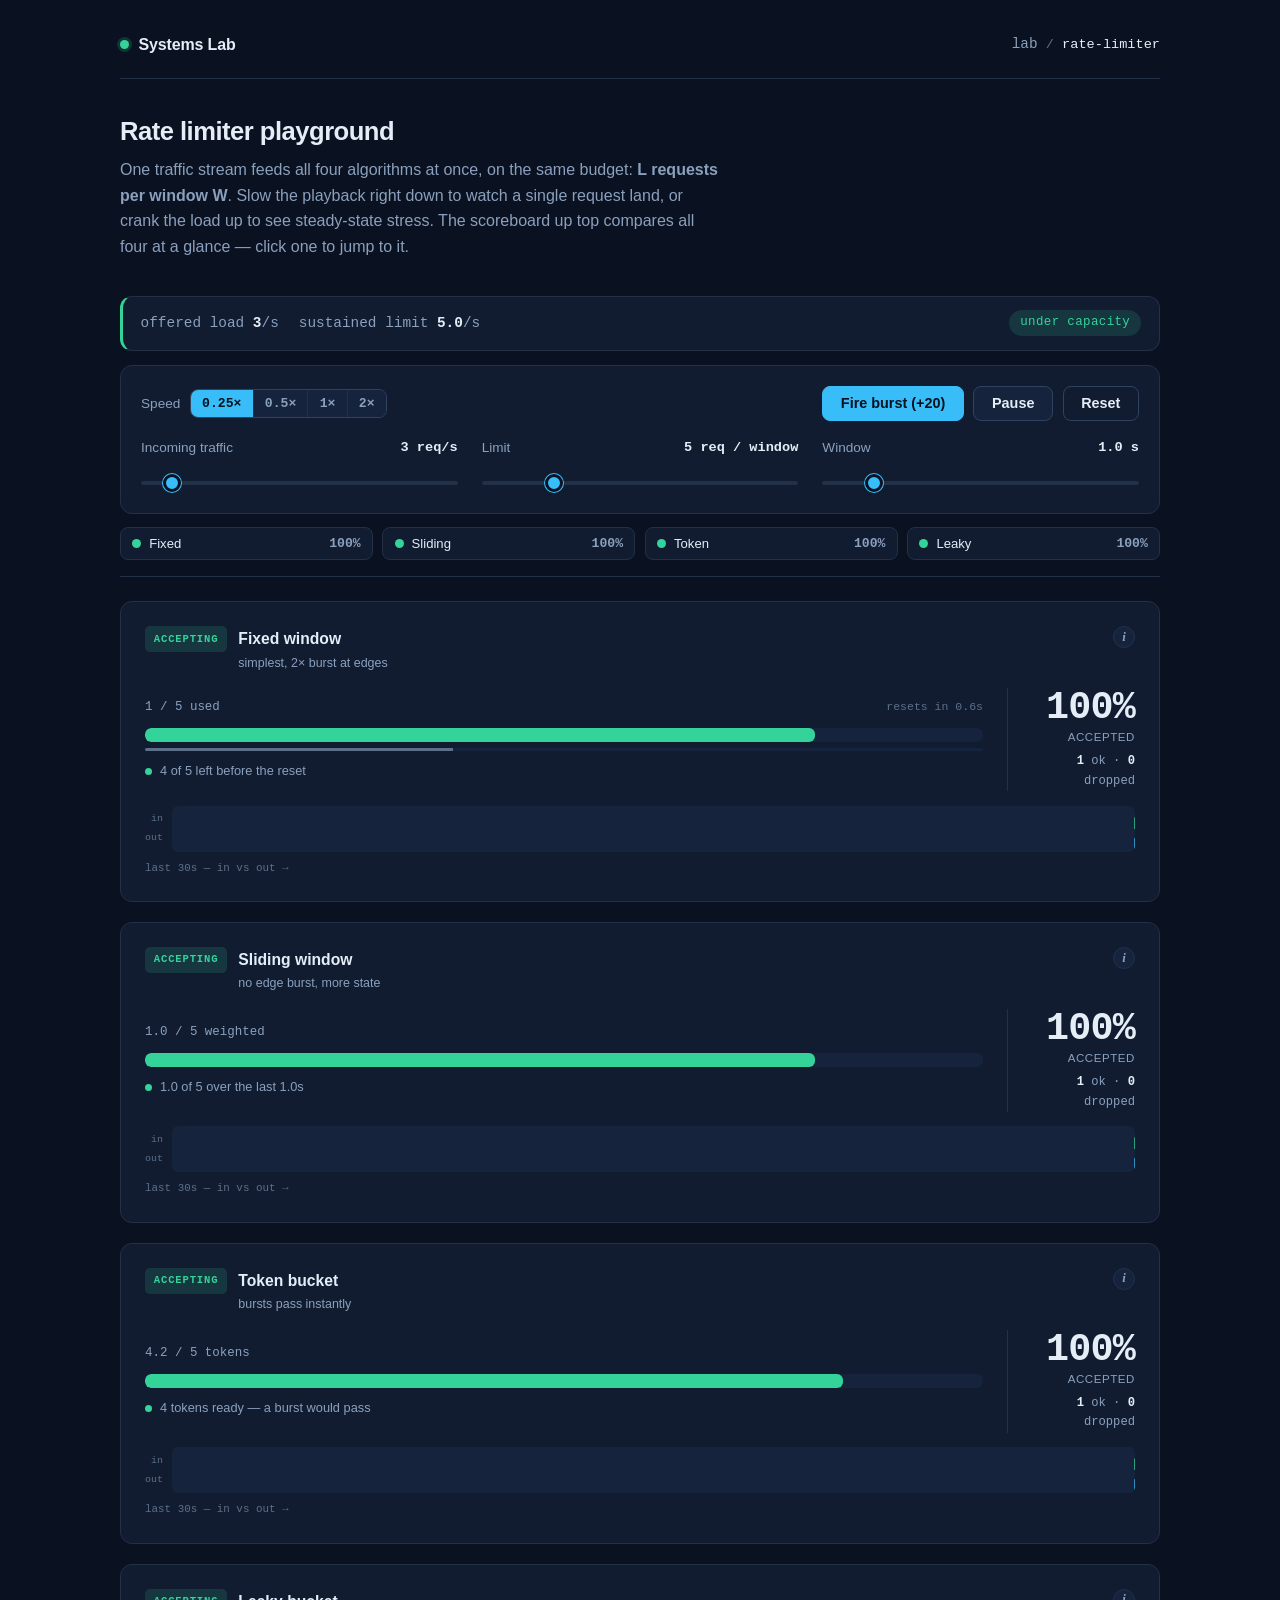
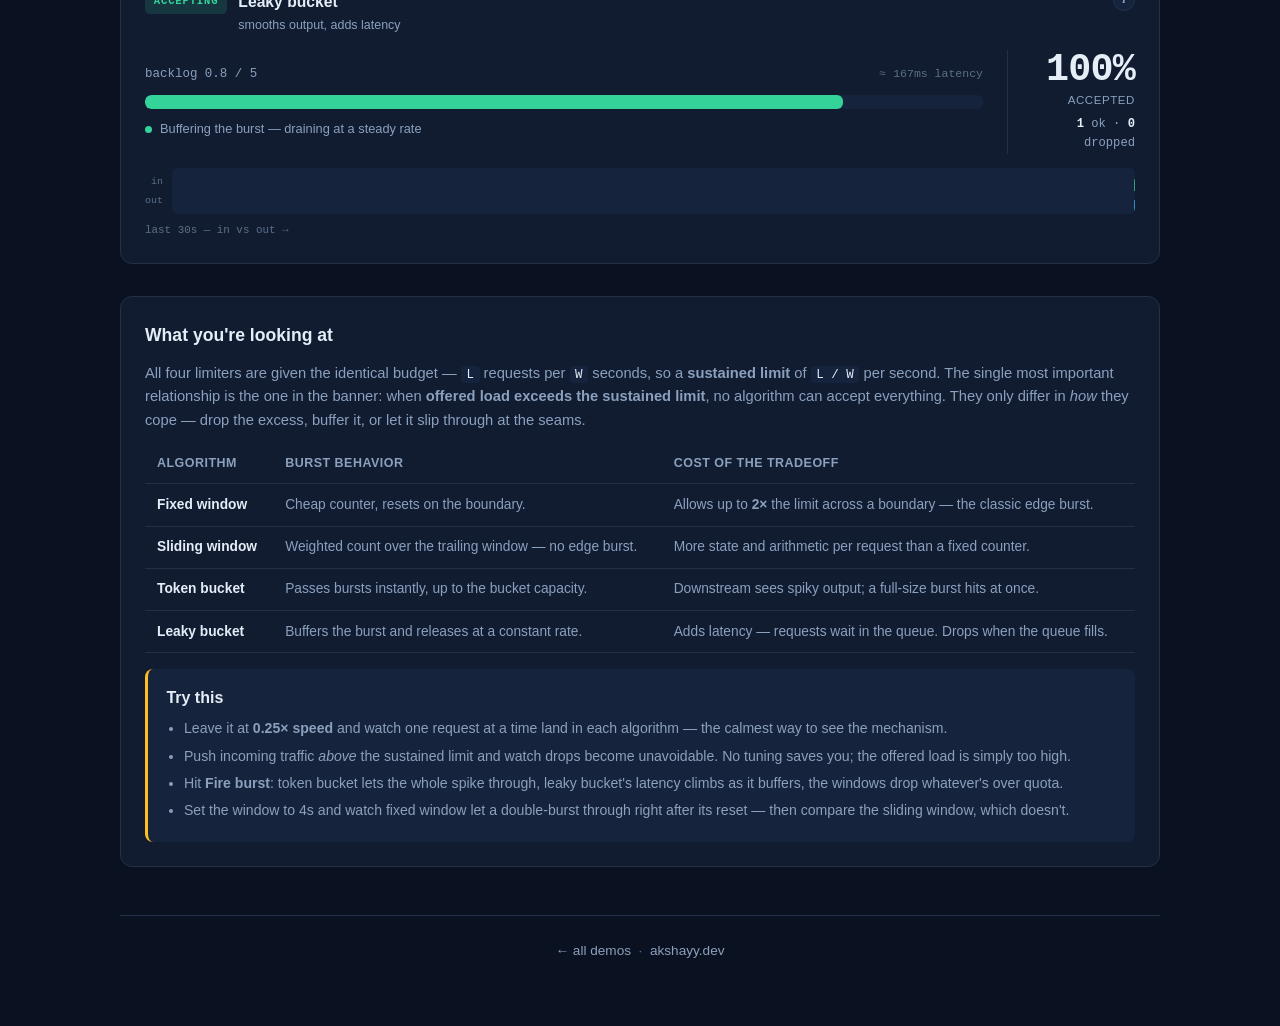
==== commit ae7c8e1f: "Phase 0: shared animation engine + time-indexed two-row strip - lab.js: wall-clock Dot/DotPool (flig" ====
--- a/rate-limiter/index.html
+++ b/rate-limiter/index.html
@@ -251,25 +251,25 @@
         var limiters = [fixedWindow(), slidingWindow(), tokenBucket(), leakyBucket()];
         limiters.forEach(function (l) { l.acc = 0; l.rej = 0; l.hEMA = null; });
 
-        var STRIP_COLORS = { accept: '#34d399', reject: '#f87171' };
+        var STRIP_COLORS = { accept: '#34d399', reject: '#f87171', out: '#38bdf8' };
         function stateColor(st) {
             return st === 'accepting' ? '#34d399' : st === 'throttling' ? '#fbbf24' : '#f87171';
         }
 
         function recentAcceptPct(l, look) {
-            var evs = l.strip.events;
+            var evs = l.strip.inEvents;
             var n = evs.length;
             var span = Math.min(look, n);
             if (!span) return 100;
             var ok = 0;
-            for (var i = n - span; i < n; i++) if (evs[i] === 'accept') ok++;
+            for (var i = n - span; i < n; i++) if (evs[i].kind === 'accept') ok++;
             return Math.round(ok / span * 100);
         }
 
         // Stable state read: smoothed headroom + recent reject fraction, so badges don't flicker.
         function stateOf(l) {
-            var evs = l.strip.events, n = evs.length, look = Math.min(12, n), rej = 0;
-            for (var i = n - look; i < n; i++) if (evs[i] === 'reject') rej++;
+            var evs = l.strip.inEvents, n = evs.length, look = Math.min(12, n), rej = 0;
+            for (var i = n - look; i < n; i++) if (evs[i].kind === 'reject') rej++;
             var rf = look ? rej / look : 0;
             var h = (l.hEMA == null) ? 1 : l.hEMA;
             if (rf >= 0.35) return 'dropping';
@@ -303,8 +303,11 @@
                 '<span class="stat-sub"><b data-acc>0</b> ok · <b data-rej>0</b> dropped</span>' +
                 '</div>' +
                 '</div>' +
+                '<div class="strip-row">' +
+                '<div class="strip-labels"><span>in</span><span>out</span></div>' +
                 '<canvas class="strip" data-strip></canvas>' +
-                '<div class="strip-caption">recent requests →</div>';
+                '</div>' +
+                '<div class="strip-caption">last 30s — in vs out →</div>';
             panelsEl.appendChild(p);
             l.el = {
                 badge: p.querySelector('[data-badge]'),
@@ -325,7 +328,7 @@
                 if (open) { howEl.removeAttribute('hidden'); } else { howEl.setAttribute('hidden', ''); }
                 infoBtn.setAttribute('aria-expanded', open ? 'true' : 'false');
             });
-            l.strip = new R.Strip(p.querySelector('[data-strip]'), { max: 160 });
+            l.strip = new R.TimeStrip(p.querySelector('[data-strip]'), { span: 30 });
         });
 
         /* --- Build scoreboard (glanceable comparison, click to jump) --- */
@@ -359,7 +362,11 @@
                 var l = limiters[i];
                 var ok = l.accept();
                 if (ok) { l.acc++; } else { l.rej++; }
-                l.strip.push(ok ? 'accept' : 'reject');
+                l.strip.pushIn(now, ok ? 'accept' : 'reject');
+                // Departure timing: for these three, accept == depart. Leaky bucket
+                // gets its own true departure tick once it becomes a discrete queue
+                // (Phase 4) — until then it also departs at the accept instant.
+                if (ok) l.strip.pushOut(now);
             }
         }
 
@@ -412,7 +419,7 @@
                 l.el.rate.textContent = pct + '%';
                 l.el.acc.textContent = l.acc;
                 l.el.rej.textContent = l.rej;
-                l.strip.draw(STRIP_COLORS);
+                l.strip.draw(now, STRIP_COLORS);
 
                 l.score.dot.style.background = col;
                 l.score.rate.textContent = pct + '%';
--- a/assets/lab.css
+++ b/assets/lab.css
@@ -447,6 +447,19 @@
 .stat-sub { font-family: var(--mono); font-size: 0.76rem; color: var(--muted); margin-top: 0.35rem; }
 .stat-sub b { color: var(--text); }
 
+.strip-row { display: flex; align-items: stretch; gap: 0.55rem; }
+.strip-labels {
+    display: flex;
+    flex-direction: column;
+    justify-content: space-around;
+    flex-shrink: 0;
+    font-family: var(--mono);
+    font-size: 0.62rem;
+    color: var(--faint);
+    text-align: right;
+    padding: 4px 0;
+}
+
 .strip {
     width: 100%;
     height: 46px;
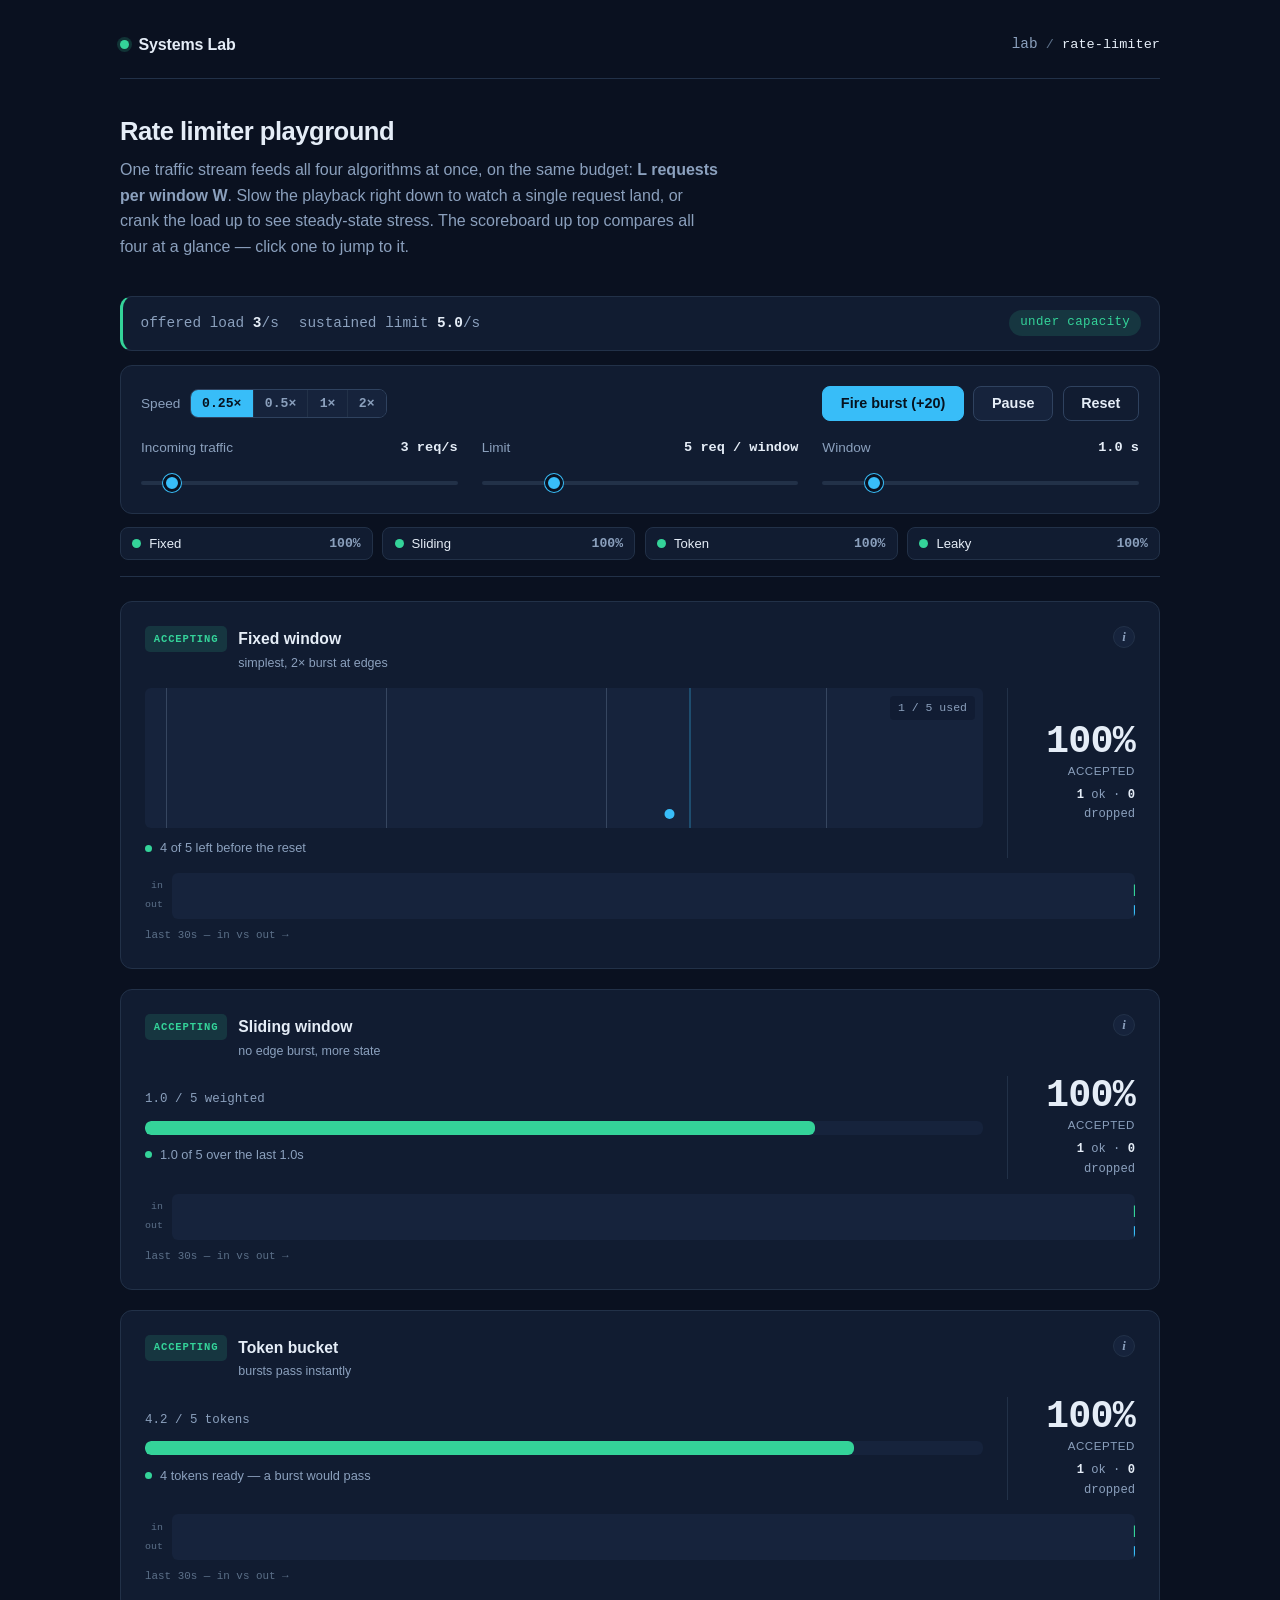
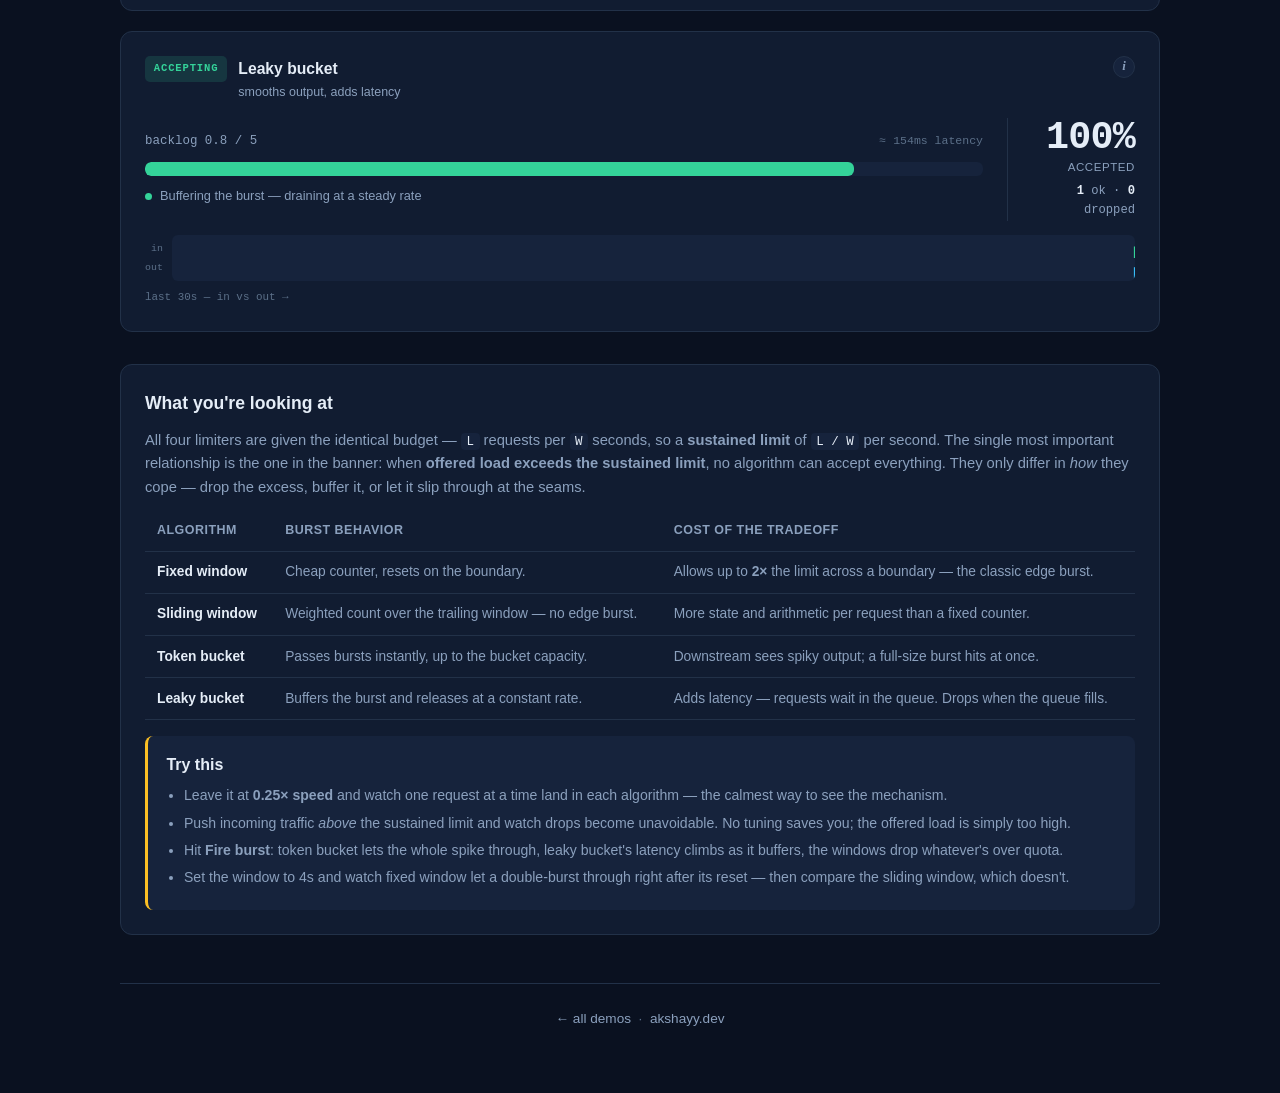
==== commit a1e3c1ac: "Phase 1: Fixed window chamber Scrolling timeline visual replaces the gauge bar for fixed window: 'no" ====
--- a/rate-limiter/index.html
+++ b/rate-limiter/index.html
@@ -142,7 +142,7 @@
 
         function fixedWindow() {
             return {
-                name: 'Fixed window', note: 'simplest, 2× burst at edges', hasWindow: true,
+                name: 'Fixed window', note: 'simplest, 2× burst at edges', hasChamber: 'grid',
                 how: 'Counts requests inside the current <b>W-second window</b>. Once the count hits the limit, extra requests are dropped until the clock ticks into the next window and the counter <b>resets to zero</b>. Cheap — one integer per client — but the abrupt reset is its weakness.',
                 count: 0, elapsed: 0,
                 reset: function () { this.count = 0; this.elapsed = 0; },
@@ -250,6 +250,135 @@
         // Ordered simplest → most sophisticated, so the ideas build on each other.
         var limiters = [fixedWindow(), slidingWindow(), tokenBucket(), leakyBucket()];
         limiters.forEach(function (l) { l.acc = 0; l.rej = 0; l.hEMA = null; });
+
+        /**
+         * Scrolling timeline chamber shared by the two window algorithms.
+         * "Now" sits at a fixed playhead (65% width); the world scrolls left as
+         * sim time advances. Fixed window overlays a boundary grid where landed
+         * dots stack per-window-segment (mode 'grid'); sliding window overlays a
+         * trailing lens instead (mode 'lens', added in Phase 2).
+         *
+         * Motion is wall-clock (spec §2.3): flight/reject durations never scale
+         * with playback speed, only the world-scroll rate (driven by simNow) does.
+         */
+        function TimelineChamber(canvas, opts) {
+            this.canvas = canvas;
+            this.ctx = canvas.getContext('2d');
+            this.mode = opts.mode;
+            this.getW = opts.getW;
+            this.getL = opts.getL;
+            this.pool = new R.DotPool(30); // per-chamber budget; 4 chambers ≈ 120 page-wide (spec §6)
+            this.landed = [];              // grid mode: {simT, slot}
+            this._lastWinIdx = null;
+            this._wallClock = 0;
+            this._flashAt = -Infinity;
+            this._resize();
+            var self = this;
+            window.addEventListener('resize', function () { self._resize(); });
+        }
+        TimelineChamber.prototype._resize = function () {
+            var dpr = Math.min(window.devicePixelRatio || 1, 2);
+            var r = this.canvas.getBoundingClientRect();
+            this.canvas.width = Math.max(1, r.width * dpr);
+            this.canvas.height = Math.max(1, r.height * dpr);
+            this.ctx.setTransform(dpr, 0, 0, dpr, 0, 0);
+            this.w = r.width; this.h = r.height;
+            this.playheadX = this.w * 0.65;
+        };
+        TimelineChamber.prototype.pxPerSimSecond = function () {
+            var W = this.getW();
+            return Math.min(this.w / (2.5 * W), 220);
+        };
+        TimelineChamber.prototype._dotRadius = function () {
+            var base = window.innerWidth < 640 ? 4 : 5;
+            var slotH = this.h / this.getL();
+            return Math.max(2, Math.min(base, slotH / 2 - 1));
+        };
+        TimelineChamber.prototype._slotY = function (slot) {
+            var L = this.getL();
+            var slotH = this.h / L;
+            return this.h - (slot + 1) * slotH + slotH / 2;
+        };
+        // slot: 0-based stack position within the current window (grid mode only)
+        // delay: wall-clock seconds before the flight begins (bursts fan out, spec §5.1)
+        TimelineChamber.prototype.onArrival = function (ok, simNow, slot, delay) {
+            var self = this;
+            var landY = ok ? this._slotY(slot) : this.h / 2;
+            var dot = new R.Dot({ x0: 0, y0: landY, x1: this.playheadX, y1: landY, r: this._dotRadius(), color: '#38bdf8', flightDur: 0.3, delay: delay || 0 });
+            dot.onLanded = function () {
+                if (ok) {
+                    // Ownership transfers to the chamber's own scrolling world —
+                    // retire the pool sprite so it doesn't sit frozen at the playhead.
+                    self.landed.push({ simT: simNow, slot: slot });
+                    dot.instantComplete();
+                } else {
+                    dot.reject('#f87171');
+                }
+            };
+            this.pool.spawn(dot);
+        };
+        TimelineChamber.prototype.update = function (simNow, wallDt) {
+            this._wallClock += wallDt;
+            this.pool.update(wallDt);
+            var W = this.getW();
+            var winIdx = Math.floor(simNow / W);
+            if (this._lastWinIdx !== null && winIdx !== this._lastWinIdx) this._flashAt = this._wallClock;
+            this._lastWinIdx = winIdx;
+            var ppss = this.pxPerSimSecond();
+            for (var i = this.landed.length - 1; i >= 0; i--) {
+                var x = this.playheadX + (this.landed[i].simT - simNow) * ppss;
+                if (x < -12) this.landed.splice(i, 1);
+            }
+        };
+        TimelineChamber.prototype.reset = function () {
+            this.landed = []; this._lastWinIdx = null; this._flashAt = -Infinity; this._wallClock = 0;
+            this.pool.clear();
+        };
+        TimelineChamber.prototype.draw = function (simNow) {
+            var ctx = this.ctx, W = this.getW();
+            var ppss = this.pxPerSimSecond();
+            ctx.clearRect(0, 0, this.w, this.h);
+
+            if (this.mode === 'grid') {
+                var backSec = this.playheadX / ppss;
+                var fwdSec = (this.w - this.playheadX) / ppss;
+                var kStart = Math.floor((simNow - backSec) / W) - 1;
+                var kEnd = Math.ceil((simNow + fwdSec) / W) + 1;
+                ctx.strokeStyle = 'rgba(139,160,189,0.28)';
+                ctx.lineWidth = 1;
+                for (var k = kStart; k <= kEnd; k++) {
+                    var bt = k * W;
+                    var x = this.playheadX + (bt - simNow) * ppss;
+                    if (x < -2 || x > this.w + 2) continue;
+                    ctx.beginPath(); ctx.moveTo(Math.round(x) + 0.5, 0); ctx.lineTo(Math.round(x) + 0.5, this.h); ctx.stroke();
+                }
+                var flashAge = this._wallClock - this._flashAt;
+                if (flashAge >= 0 && flashAge < 0.15 && this._lastWinIdx !== null) {
+                    var alpha = 1 - flashAge / 0.15;
+                    var fbt = this._lastWinIdx * W;
+                    var fx = this.playheadX + (fbt - simNow) * ppss;
+                    ctx.fillStyle = 'rgba(255,255,255,' + (alpha * 0.4).toFixed(2) + ')';
+                    ctx.fillRect(fx - 1, 0, 3, this.h);
+                }
+            }
+
+            // playhead ("now") marker
+            ctx.fillStyle = 'rgba(56,189,248,0.55)';
+            ctx.fillRect(Math.round(this.playheadX) - 0.5, 0, 1, this.h);
+
+            // landed history (world-scrolled)
+            var r = this._dotRadius();
+            ctx.fillStyle = '#34d399';
+            for (var i2 = 0; i2 < this.landed.length; i2++) {
+                var d = this.landed[i2];
+                var lx = this.playheadX + (d.simT - simNow) * ppss;
+                var ly = this._slotY(d.slot);
+                ctx.beginPath(); ctx.arc(lx, ly, r, 0, Math.PI * 2); ctx.fill();
+            }
+
+            // in-flight / rejecting dots
+            this.pool.draw(ctx);
+        };
 
         var STRIP_COLORS = { accept: '#34d399', reject: '#f87171', out: '#38bdf8' };
         function stateColor(st) {
@@ -292,9 +421,13 @@
                 '<div class="how" data-how hidden>' + l.how + '</div>' +
                 '<div class="panel-body">' +
                 '<div class="panel-viz">' +
-                '<div class="gauge-label"><span data-gauge></span><span class="gauge-sub" data-sub></span></div>' +
-                '<div class="gauge"><div class="gauge-fill" data-fill></div></div>' +
-                (l.hasWindow ? '<div class="wintimer"><div class="wintimer-fill" data-win></div></div>' : '') +
+                (l.hasChamber ?
+                    '<div class="chamber-wrap"><canvas class="chamber" data-chamber></canvas><div class="chamber-chip" data-gauge></div></div>'
+                    :
+                    '<div class="gauge-label"><span data-gauge></span><span class="gauge-sub" data-sub></span></div>' +
+                    '<div class="gauge"><div class="gauge-fill" data-fill></div></div>' +
+                    (l.hasWindow ? '<div class="wintimer"><div class="wintimer-fill" data-win></div></div>' : '')
+                ) +
                 '<div class="panel-status"><span class="st-dot" data-stdot></span><span data-status></span></div>' +
                 '</div>' +
                 '<div class="panel-readout">' +
@@ -329,6 +462,14 @@
                 infoBtn.setAttribute('aria-expanded', open ? 'true' : 'false');
             });
             l.strip = new R.TimeStrip(p.querySelector('[data-strip]'), { span: 30 });
+
+            if (l.hasChamber) {
+                l.chamber = new TimelineChamber(p.querySelector('[data-chamber]'), {
+                    mode: l.hasChamber,
+                    getW: function () { return cfg.window; },
+                    getL: function () { return cfg.limit; }
+                });
+            }
         });
 
         /* --- Build scoreboard (glanceable comparison, click to jump) --- */
@@ -357,7 +498,11 @@
         function schedule() { nextArrival = now + nextGap(); }
         schedule();
 
-        function fireArrival() {
+        // burstIdx: when firing a burst, each request in the batch is offset by
+        // 25ms wall-clock so the chamber animation reads as a stream, not a
+        // blob — the decision itself still happens at the same sim instant.
+        function fireArrival(burstIdx) {
+            var delay = burstIdx ? burstIdx * 0.025 : 0;
             for (var i = 0; i < limiters.length; i++) {
                 var l = limiters[i];
                 var ok = l.accept();
@@ -367,6 +512,10 @@
                 // gets its own true departure tick once it becomes a discrete queue
                 // (Phase 4) — until then it also departs at the accept instant.
                 if (ok) l.strip.pushOut(now);
+                // Fixed window's chamber stacks each accepted dot into its slot
+                // within the current window segment — `l.count` already reflects
+                // this arrival's outcome since accept() ran just above.
+                if (l.chamber) l.chamber.onArrival(ok, now, ok ? l.count - 1 : null, delay);
             }
         }
 
@@ -376,6 +525,10 @@
             for (var i = 0; i < limiters.length; i++) limiters[i].tick(s);
             var guard = 0;
             while (now >= nextArrival && guard < 500) { fireArrival(); schedule(); guard++; }
+            // Chamber animation is wall-clock driven (dt, unscaled) — see spec §2.3.
+            for (var j = 0; j < limiters.length; j++) {
+                if (limiters[j].chamber) limiters[j].chamber.update(now, dt);
+            }
             render();
         }
 
@@ -405,15 +558,15 @@
                 var st = stateOf(l);
                 var col = stateColor(st);
 
-                l.el.fill.style.width = (h * 100).toFixed(1) + '%';
-                l.el.fill.style.background = col;
+                if (l.el.fill) { l.el.fill.style.width = (h * 100).toFixed(1) + '%'; l.el.fill.style.background = col; }
                 l.el.gauge.textContent = l.gauge();
-                l.el.sub.textContent = l.sub();
+                if (l.el.sub) l.el.sub.textContent = l.sub();
                 l.el.status.textContent = l.status();
                 l.el.stdot.style.background = col;
                 l.el.badge.textContent = st.toUpperCase();
                 l.el.badge.className = 'state-badge ' + st;
                 if (l.el.win && l.windowProgress) l.el.win.style.width = (l.windowProgress() * 100).toFixed(1) + '%';
+                if (l.chamber) l.chamber.draw(now);
 
                 var pct = recentAcceptPct(l, 24);
                 l.el.rate.textContent = pct + '%';
@@ -453,7 +606,7 @@
         });
 
         document.getElementById('burst').addEventListener('click', function () {
-            for (var i = 0; i < 20; i++) fireArrival();
+            for (var i = 0; i < 20; i++) fireArrival(i);
             render();
         });
 
@@ -464,7 +617,10 @@
         });
 
         document.getElementById('reset').addEventListener('click', function () {
-            limiters.forEach(function (l) { l.reset(); l.acc = 0; l.rej = 0; l.hEMA = null; l.strip.clear(); });
+            limiters.forEach(function (l) {
+                l.reset(); l.acc = 0; l.rej = 0; l.hEMA = null; l.strip.clear();
+                if (l.chamber) l.chamber.reset();
+            });
             now = 0; schedule(); render();
         });
 
--- a/assets/lab.css
+++ b/assets/lab.css
@@ -359,6 +359,37 @@
     padding-left: 1.25rem;
 }
 .stat-label { font-size: 0.72rem; color: var(--muted); text-transform: uppercase; letter-spacing: 0.05em; }
+
+/* Chamber — the animated per-algorithm mechanism visual (spec: rate-limiter/docs) */
+.chamber-wrap {
+    position: relative;
+    width: 100%;
+    height: 140px;
+    border-radius: 6px;
+    overflow: hidden;
+}
+.chamber {
+    display: block;
+    width: 100%;
+    height: 100%;
+    background: var(--surface-2);
+}
+.chamber-chip {
+    position: absolute;
+    top: 8px;
+    right: 8px;
+    background: rgba(17, 28, 49, 0.82);
+    color: var(--muted);
+    font-family: var(--mono);
+    font-size: 0.72rem;
+    padding: 3px 8px;
+    border-radius: 4px;
+    pointer-events: none;
+    white-space: nowrap;
+}
+@media (max-width: 640px) {
+    .chamber-wrap { height: 120px; }
+}
 .panel-head { display: flex; flex-direction: row; align-items: flex-start; gap: 0.7rem; }
 .panel-titles { display: flex; flex-direction: column; gap: 0.15rem; flex: 1; min-width: 0; }
 .panel-name { font-weight: 600; font-size: 0.98rem; }
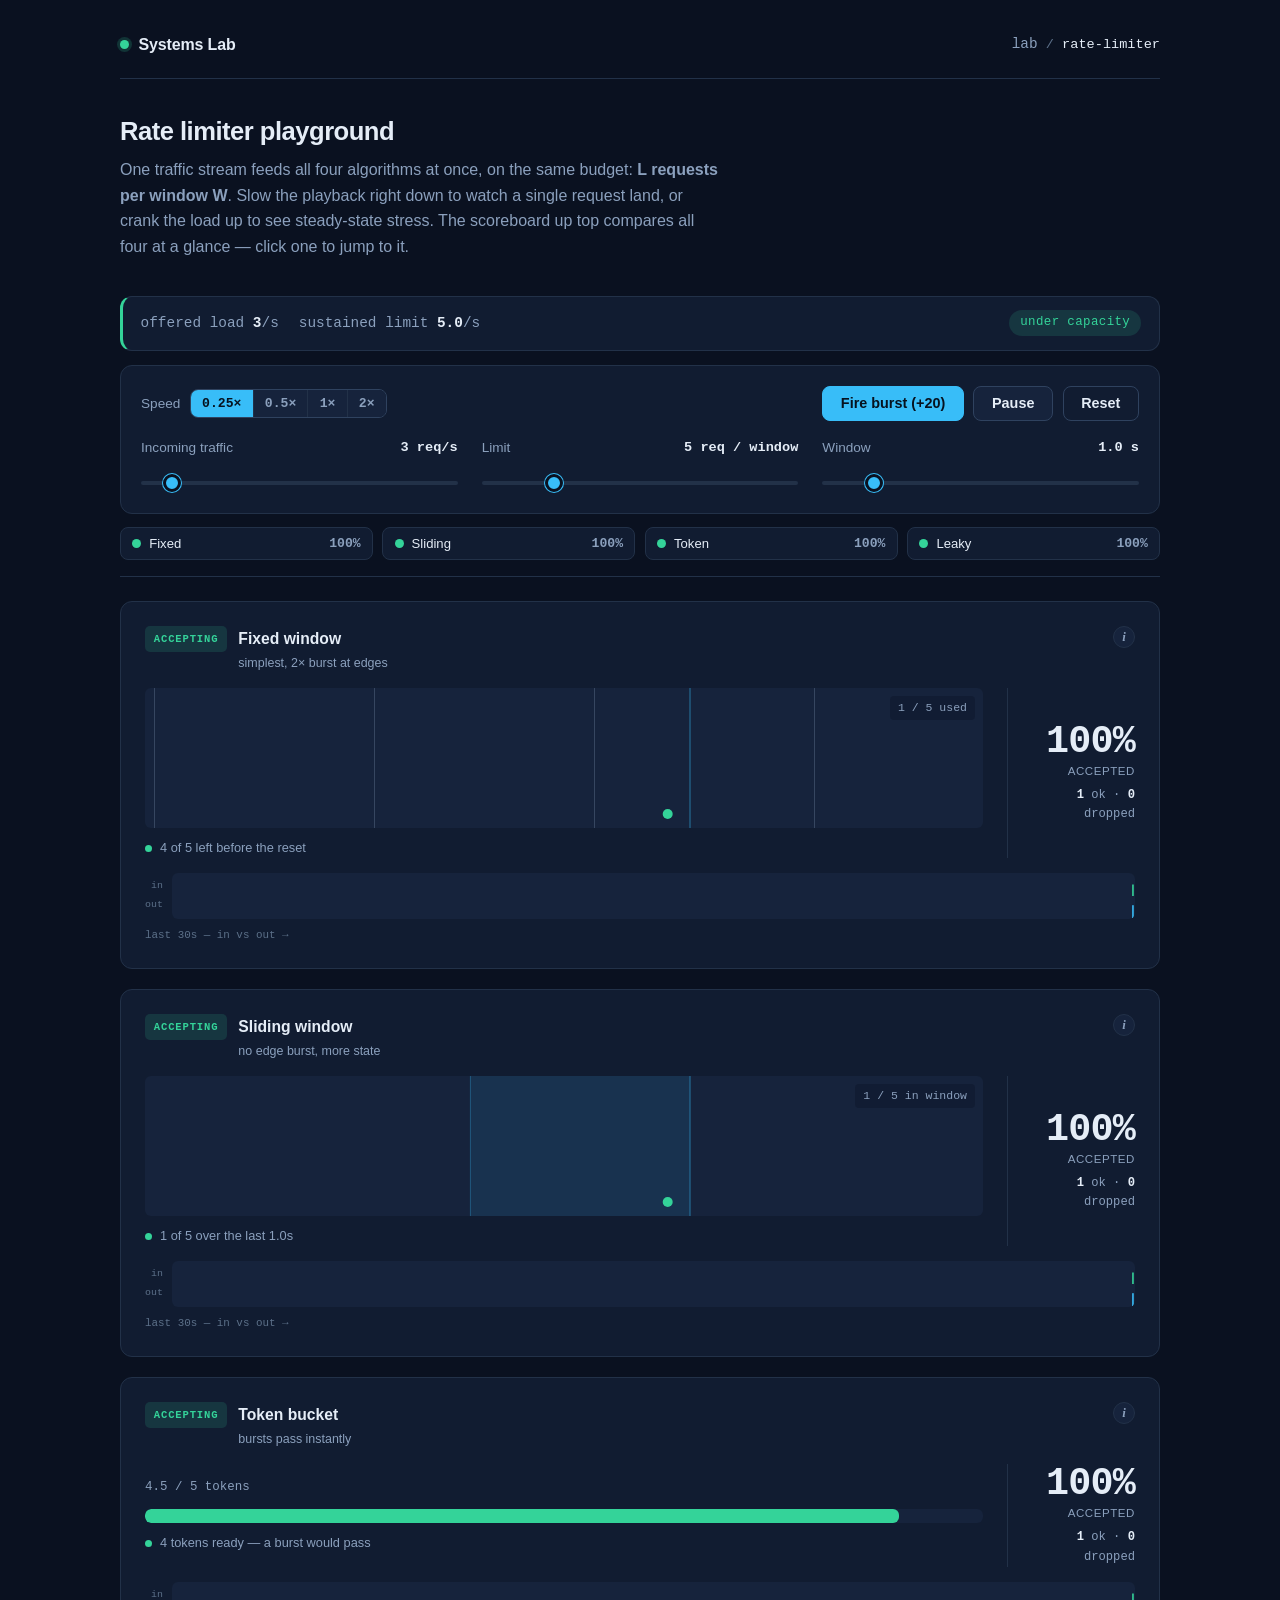
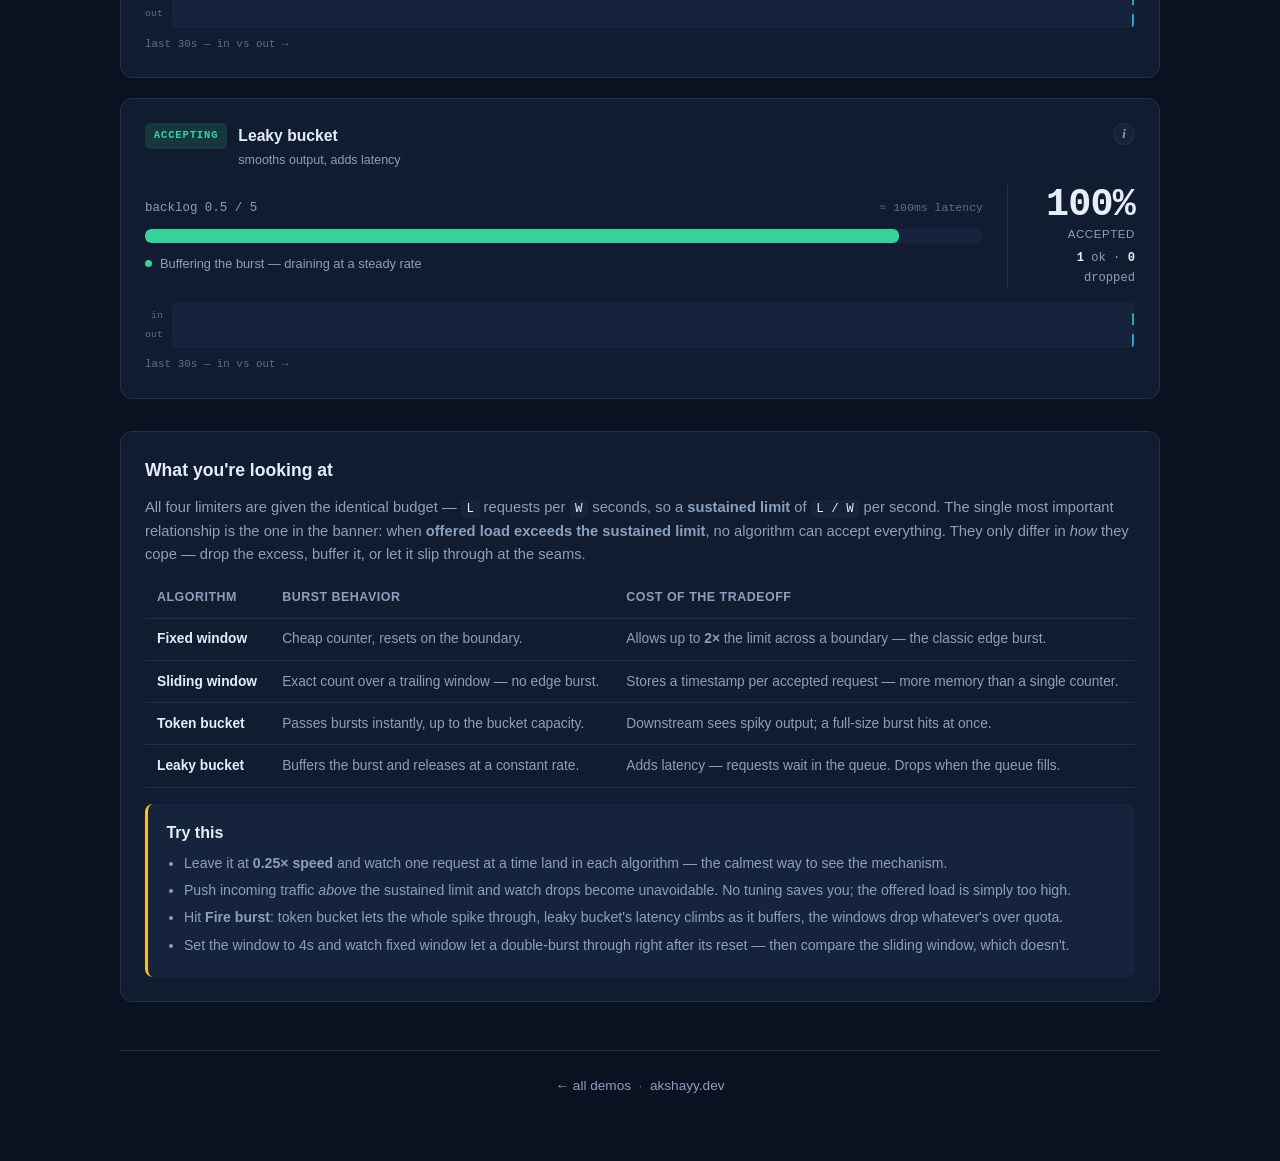
==== commit c9148c69: "Phase 2: Sliding window chamber (lens) + true sliding log Sliding window's simulation switches from " ====
--- a/rate-limiter/index.html
+++ b/rate-limiter/index.html
@@ -98,8 +98,8 @@
                     </tr>
                     <tr>
                         <td>Sliding window</td>
-                        <td>Weighted count over the trailing window — no edge burst.</td>
-                        <td>More state and arithmetic per request than a fixed counter.</td>
+                        <td>Exact count over a trailing window — no edge burst.</td>
+                        <td>Stores a timestamp per accepted request — more memory than a single counter.</td>
                     </tr>
                     <tr>
                         <td>Token bucket</td>
@@ -154,6 +154,7 @@
                     if (this.count < cfg.limit) { this.count += 1; return true; }
                     return false;
                 },
+                currentSlot: function () { return this.count - 1; },
                 head: function () { return (cfg.limit - this.count) / cfg.limit; },
                 gauge: function () { return this.count + ' / ' + cfg.limit + ' used'; },
                 sub: function () { return 'resets in ' + (cfg.window - this.elapsed).toFixed(1) + 's'; },
@@ -167,29 +168,27 @@
 
         function slidingWindow() {
             return {
-                name: 'Sliding window', note: 'no edge burst, more state',
-                how: 'Blends the <b>previous window’s count</b> with the current one, weighted by how far into the current window we are. The estimate slides smoothly instead of resetting, so there’s <b>no boundary spike</b> — at the cost of tracking a little more state.',
-                cur: 0, prev: 0, elapsed: 0,
-                reset: function () { this.cur = 0; this.prev = 0; this.elapsed = 0; },
-                tick: function (dt) {
-                    this.elapsed += dt;
-                    while (this.elapsed >= cfg.window) { this.elapsed -= cfg.window; this.prev = this.cur; this.cur = 0; }
-                },
-                weighted: function () {
-                    var frac = this.elapsed / cfg.window;
-                    return this.prev * (1 - frac) + this.cur;
+                name: 'Sliding window', note: 'no edge burst, more state', hasChamber: 'lens',
+                how: 'Stores a timestamp for every accepted request and forgets any older than the trailing <b>W-second window</b>. Because it\'s an exact count over a true rolling window, there\'s <b>no boundary spike</b> — the tradeoff is remembering one timestamp per accepted request instead of a single counter (production systems often use a cheaper weighted-counter approximation instead).',
+                log: [], simNow: 0,
+                reset: function () { this.log = []; this.simNow = 0; },
+                tick: function (dt) { this.simNow += dt; this._prune(); },
+                _prune: function () {
+                    var cutoff = this.simNow - cfg.window;
+                    while (this.log.length && this.log[0] <= cutoff) this.log.shift();
                 },
                 accept: function () {
-                    if (this.weighted() < cfg.limit) { this.cur += 1; return true; }
+                    this._prune();
+                    if (this.log.length < cfg.limit) { this.log.push(this.simNow); return true; }
                     return false;
                 },
-                head: function () { return (cfg.limit - this.weighted()) / cfg.limit; },
-                gauge: function () { return this.weighted().toFixed(1) + ' / ' + cfg.limit + ' weighted'; },
+                currentSlot: function () { return this.log.length - 1; },
+                head: function () { return (cfg.limit - this.log.length) / cfg.limit; },
+                gauge: function () { return this.log.length + ' / ' + cfg.limit + ' in window'; },
                 sub: function () { return ''; },
                 status: function () {
-                    var w = this.weighted();
-                    if (w >= cfg.limit) return 'At the limit — throttling smoothly';
-                    return w.toFixed(1) + ' of ' + cfg.limit + ' over the last ' + cfg.window.toFixed(1) + 's';
+                    if (this.log.length >= cfg.limit) return 'At the limit — throttling smoothly';
+                    return this.log.length + ' of ' + cfg.limit + ' over the last ' + cfg.window.toFixed(1) + 's';
                 }
             };
         }
@@ -360,6 +359,18 @@
                     ctx.fillStyle = 'rgba(255,255,255,' + (alpha * 0.4).toFixed(2) + ')';
                     ctx.fillRect(fx - 1, 0, 3, this.h);
                 }
+            } else if (this.mode === 'lens') {
+                // Trailing edge sits exactly W sim-seconds behind the playhead —
+                // dots that cross it stop counting (see age-based opacity below).
+                var trailX = this.playheadX - W * ppss;
+                var bandX = Math.max(0, trailX);
+                ctx.fillStyle = 'rgba(56,189,248,0.10)';
+                ctx.fillRect(bandX, 0, this.playheadX - bandX, this.h);
+                if (trailX > -2) {
+                    ctx.strokeStyle = 'rgba(56,189,248,0.25)';
+                    ctx.lineWidth = 1;
+                    ctx.beginPath(); ctx.moveTo(Math.round(trailX) + 0.5, 0); ctx.lineTo(Math.round(trailX) + 0.5, this.h); ctx.stroke();
+                }
             }
 
             // playhead ("now") marker
@@ -368,13 +379,17 @@
 
             // landed history (world-scrolled)
             var r = this._dotRadius();
-            ctx.fillStyle = '#34d399';
             for (var i2 = 0; i2 < this.landed.length; i2++) {
                 var d = this.landed[i2];
                 var lx = this.playheadX + (d.simT - simNow) * ppss;
                 var ly = this._slotY(d.slot);
+                // Lens mode: a dot past the trailing edge no longer counts toward
+                // the limit — dim it so that fact is visible, not just implied.
+                ctx.globalAlpha = (this.mode === 'lens' && (simNow - d.simT) > W) ? 0.35 : 1;
+                ctx.fillStyle = '#34d399';
                 ctx.beginPath(); ctx.arc(lx, ly, r, 0, Math.PI * 2); ctx.fill();
             }
+            ctx.globalAlpha = 1;
 
             // in-flight / rejecting dots
             this.pool.draw(ctx);
@@ -512,10 +527,9 @@
                 // gets its own true departure tick once it becomes a discrete queue
                 // (Phase 4) — until then it also departs at the accept instant.
                 if (ok) l.strip.pushOut(now);
-                // Fixed window's chamber stacks each accepted dot into its slot
-                // within the current window segment — `l.count` already reflects
-                // this arrival's outcome since accept() ran just above.
-                if (l.chamber) l.chamber.onArrival(ok, now, ok ? l.count - 1 : null, delay);
+                // Timeline chambers stack each accepted dot into a slot —
+                // currentSlot() reads state that accept() already updated above.
+                if (l.chamber) l.chamber.onArrival(ok, now, ok ? l.currentSlot() : null, delay);
             }
         }
 
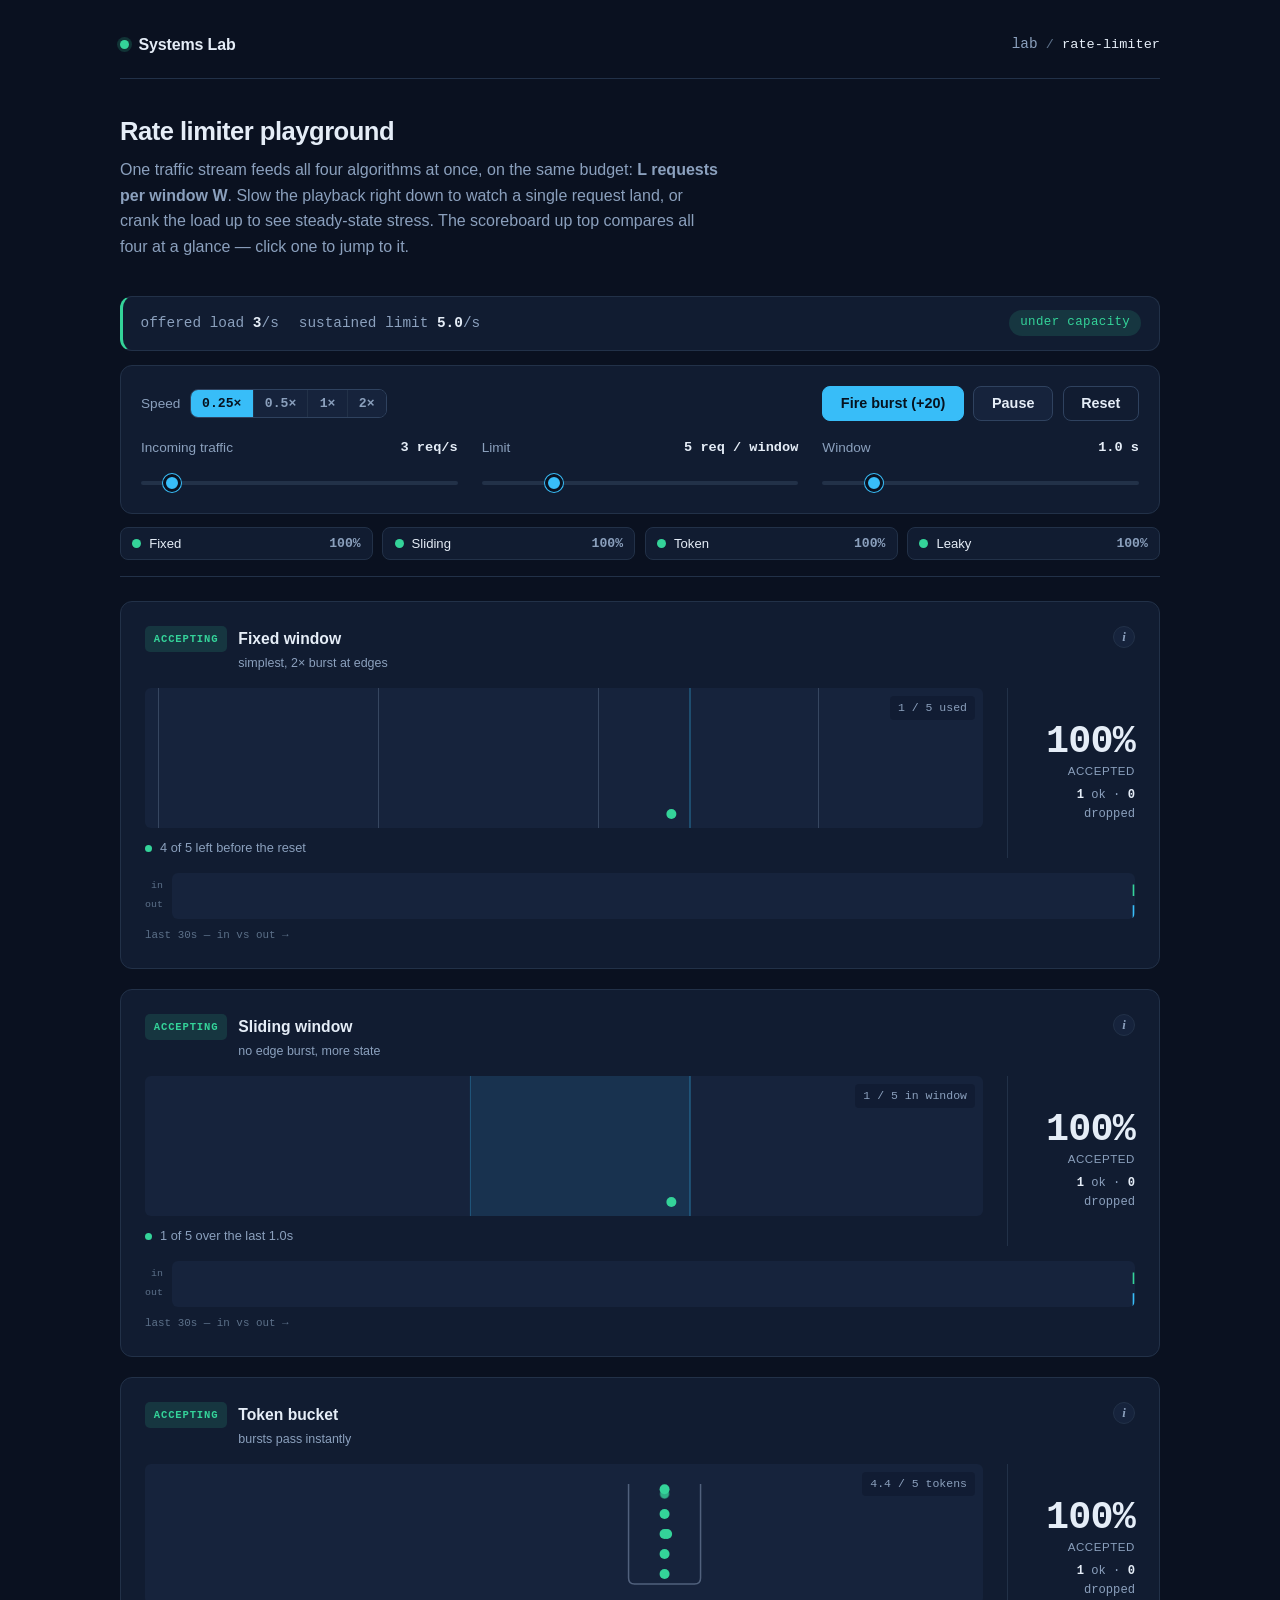
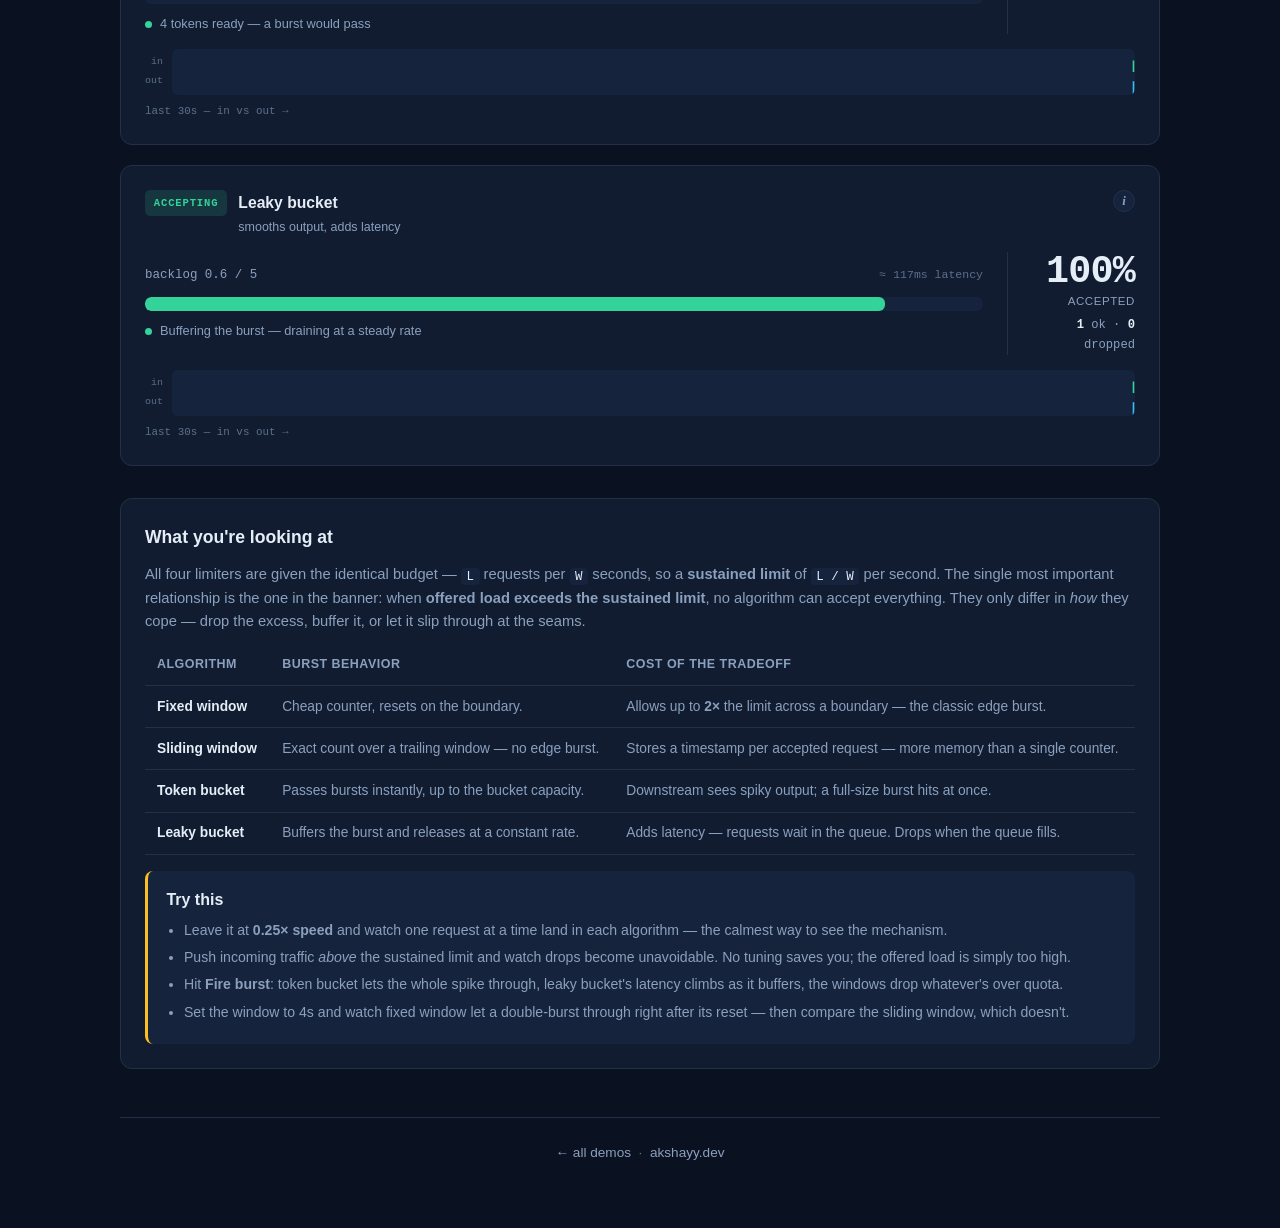
==== commit 36306ffe: "Phase 3: Token bucket chamber (jar) A jar of discrete coins replaces the gauge bar: coins stack bott" ====
--- a/rate-limiter/index.html
+++ b/rate-limiter/index.html
@@ -195,7 +195,7 @@
 
         function tokenBucket() {
             return {
-                name: 'Token bucket', note: 'bursts pass instantly',
+                name: 'Token bucket', note: 'bursts pass instantly', hasChamber: 'jar',
                 how: 'Tokens drip into a bucket at the sustained rate, up to a <b>capacity</b>. Each request spends one token. A full bucket lets an <b>entire burst</b> through at once; once empty, it throttles down to the drip rate.',
                 tokens: cfg.limit,
                 reset: function () { this.tokens = cfg.limit; },
@@ -208,7 +208,9 @@
                     return false;
                 },
                 head: function () { return this.tokens / cfg.limit; },
-                gauge: function () { return this.tokens.toFixed(1) + ' / ' + cfg.limit + ' tokens'; },
+                // Truncate rather than round — "5.0 tokens" must never appear
+                // while status() (which floors) still says only 4 are ready.
+                gauge: function () { return (Math.floor(this.tokens * 10) / 10).toFixed(1) + ' / ' + cfg.limit + ' tokens'; },
                 sub: function () { return ''; },
                 status: function () {
                     var n = Math.floor(this.tokens);
@@ -392,6 +394,138 @@
             ctx.globalAlpha = 1;
 
             // in-flight / rejecting dots
+            this.pool.draw(ctx);
+        };
+
+        /**
+         * Token bucket chamber: a jar of discrete coins with a drip refill.
+         * Unlike the timeline chambers, the coin stack has no history to track —
+         * it's redrawn fresh every frame as a pure function of the live token
+         * count. Only the drip-fall, consumption-pop, and request-dot flights
+         * are animated (wall-clock, per spec §2.3).
+         */
+        function JarChamber(canvas, opts) {
+            this.canvas = canvas;
+            this.ctx = canvas.getContext('2d');
+            this.getW = opts.getW;
+            this.getL = opts.getL;
+            this.getTokens = opts.getTokens;
+            this.pool = new R.DotPool(30);
+            this._dripPhase = 0; // wraps 0..1; each wrap is one refill tick, whether or not the jar has room
+            this._resize();
+            var self = this;
+            window.addEventListener('resize', function () { self._resize(); });
+        }
+        JarChamber.prototype._resize = function () {
+            var dpr = Math.min(window.devicePixelRatio || 1, 2);
+            var r = this.canvas.getBoundingClientRect();
+            this.canvas.width = Math.max(1, r.width * dpr);
+            this.canvas.height = Math.max(1, r.height * dpr);
+            this.ctx.setTransform(dpr, 0, 0, dpr, 0, 0);
+            this.w = r.width; this.h = r.height;
+            this.jarW = Math.min(72, this.w * 0.24);
+            this.jarH = Math.min(100, this.h * 0.74);
+            this.jarX = this.w * 0.62;
+            this.jarTop = this.h / 2 - this.jarH / 2;
+            this.jarBottom = this.jarTop + this.jarH;
+            this.laneY = this.h / 2;
+        };
+        JarChamber.prototype._dotRadius = function () {
+            var base = window.innerWidth < 640 ? 4 : 5;
+            var slotH = this.jarH / Math.max(1, this.getL());
+            return Math.max(2, Math.min(base, slotH / 2 - 1));
+        };
+        JarChamber.prototype._coinY = function (slot) {
+            var L = this.getL();
+            var slotH = this.jarH / L;
+            return this.jarBottom - (slot + 1) * slotH + slotH / 2;
+        };
+        JarChamber.prototype.onArrival = function (ok, simNow, slot, delay) {
+            var self = this;
+            var r = this._dotRadius();
+            var dot = new R.Dot({ x0: 0, y0: this.laneY, x1: this.jarX, y1: this.laneY, r: r, color: '#38bdf8', flightDur: 0.3, delay: delay || 0 });
+            dot.onLanded = function () {
+                if (ok) {
+                    dot.exit(self.w, self.laneY, '#34d399', 0.25);
+                    // Consumption pop: a brief marker at the coin slot just vacated.
+                    var poppedSlot = Math.max(0, Math.floor(self.getTokens()));
+                    var pop = new R.Dot({ x0: self.jarX, y0: self._coinY(poppedSlot), x1: self.jarX, y1: self._coinY(poppedSlot), r: r, color: '#34d399', flightDur: 0.001 });
+                    pop.state = 'landed';
+                    pop.popOut(0.15);
+                    self.pool.spawn(pop);
+                } else {
+                    dot.reject('#f87171');
+                }
+            };
+            this.pool.spawn(dot);
+        };
+        JarChamber.prototype.update = function (simNow, wallDt, simDt) {
+            this.pool.update(wallDt);
+            var L = this.getL(), W = this.getW();
+            var refillRate = L / W; // tokens per sim-second
+            this._dripPhase += refillRate * simDt;
+            var guard = 0;
+            while (this._dripPhase >= 1 && guard < 50) {
+                this._dripPhase -= 1;
+                this._spawnDrip();
+                guard++;
+            }
+        };
+        JarChamber.prototype._spawnDrip = function () {
+            var tokens = this.getTokens();
+            var L = this.getL();
+            var r = this._dotRadius();
+            var dripOriginY = this.jarTop - 18;
+            if (tokens < L - 1e-6) {
+                var slot = Math.floor(tokens);
+                var drip = new R.Dot({ x0: this.jarX, y0: dripOriginY, x1: this.jarX, y1: this._coinY(slot), r: r, color: '#34d399', flightDur: 0.15 });
+                drip.onLanded = function () { drip.instantComplete(); }; // the live redraw already shows the coin
+                this.pool.spawn(drip);
+            } else {
+                // Jar's full — this refill is wasted. Bounce off the rim and vanish.
+                var bounce = new R.Dot({ x0: this.jarX, y0: dripOriginY, x1: this.jarX, y1: this.jarTop + 4, r: r, color: '#5c7089', flightDur: 0.1 });
+                bounce.onLanded = function () { bounce.popOut(0.15); };
+                this.pool.spawn(bounce);
+            }
+        };
+        JarChamber.prototype.reset = function () {
+            this._dripPhase = 0;
+            this.pool.clear();
+        };
+        JarChamber.prototype.draw = function () {
+            var ctx = this.ctx;
+            ctx.clearRect(0, 0, this.w, this.h);
+
+            ctx.strokeStyle = 'rgba(139,160,189,0.5)';
+            ctx.lineWidth = 1.5;
+            var jarLeft = this.jarX - this.jarW / 2, jarRight = this.jarX + this.jarW / 2;
+            var rad = 6;
+            ctx.beginPath();
+            ctx.moveTo(jarLeft, this.jarTop);
+            ctx.lineTo(jarLeft, this.jarBottom - rad);
+            ctx.quadraticCurveTo(jarLeft, this.jarBottom, jarLeft + rad, this.jarBottom);
+            ctx.lineTo(jarRight - rad, this.jarBottom);
+            ctx.quadraticCurveTo(jarRight, this.jarBottom, jarRight, this.jarBottom - rad);
+            ctx.lineTo(jarRight, this.jarTop);
+            ctx.stroke();
+
+            // coin stack — pure function of the live token count, no history needed
+            var tokens = this.getTokens();
+            var whole = Math.floor(tokens);
+            var frac = tokens - whole;
+            var r = this._dotRadius();
+            ctx.fillStyle = '#34d399';
+            for (var i = 0; i < whole; i++) {
+                var cy = this._coinY(i);
+                ctx.beginPath(); ctx.arc(this.jarX, cy, r, 0, Math.PI * 2); ctx.fill();
+            }
+            if (frac > 0.02) {
+                ctx.globalAlpha = frac;
+                var cy2 = this._coinY(whole);
+                ctx.beginPath(); ctx.arc(this.jarX, cy2, r, 0, Math.PI * 2); ctx.fill();
+                ctx.globalAlpha = 1;
+            }
+
             this.pool.draw(ctx);
         };
 
@@ -478,11 +612,17 @@
             });
             l.strip = new R.TimeStrip(p.querySelector('[data-strip]'), { span: 30 });
 
-            if (l.hasChamber) {
+            if (l.hasChamber === 'grid' || l.hasChamber === 'lens') {
                 l.chamber = new TimelineChamber(p.querySelector('[data-chamber]'), {
                     mode: l.hasChamber,
                     getW: function () { return cfg.window; },
                     getL: function () { return cfg.limit; }
+                });
+            } else if (l.hasChamber === 'jar') {
+                l.chamber = new JarChamber(p.querySelector('[data-chamber]'), {
+                    getW: function () { return cfg.window; },
+                    getL: function () { return cfg.limit; },
+                    getTokens: function () { return l.tokens; }
                 });
             }
         });
@@ -529,7 +669,9 @@
                 if (ok) l.strip.pushOut(now);
                 // Timeline chambers stack each accepted dot into a slot —
                 // currentSlot() reads state that accept() already updated above.
-                if (l.chamber) l.chamber.onArrival(ok, now, ok ? l.currentSlot() : null, delay);
+                // Not every chamber type uses a slot (the jar derives coin
+                // position from the live token count instead).
+                if (l.chamber) l.chamber.onArrival(ok, now, (ok && l.currentSlot) ? l.currentSlot() : null, delay);
             }
         }
 
@@ -540,8 +682,10 @@
             var guard = 0;
             while (now >= nextArrival && guard < 500) { fireArrival(); schedule(); guard++; }
             // Chamber animation is wall-clock driven (dt, unscaled) — see spec §2.3.
+            // `s` (sim dt) is also passed for chambers with their own sim-time-based
+            // clocks (e.g. the jar's drip metronome); timeline chambers ignore it.
             for (var j = 0; j < limiters.length; j++) {
-                if (limiters[j].chamber) limiters[j].chamber.update(now, dt);
+                if (limiters[j].chamber) limiters[j].chamber.update(now, dt, s);
             }
             render();
         }
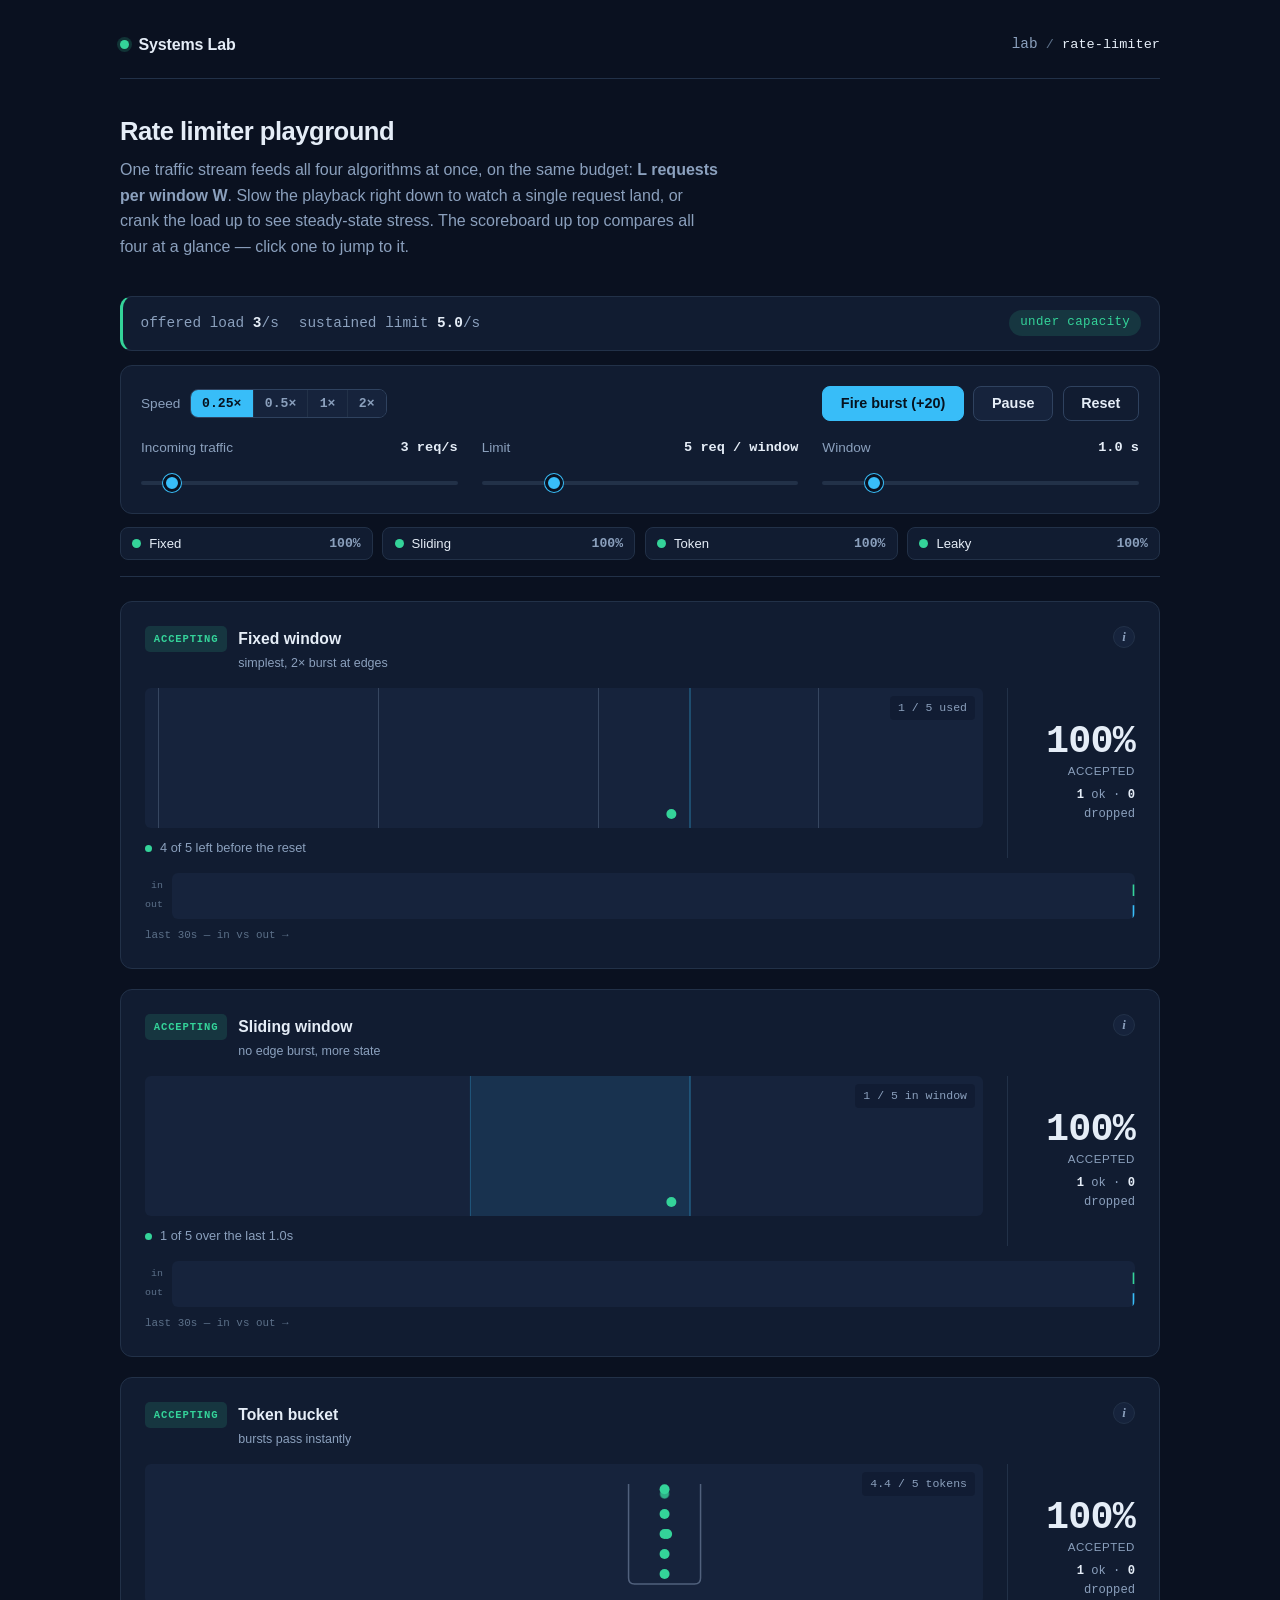
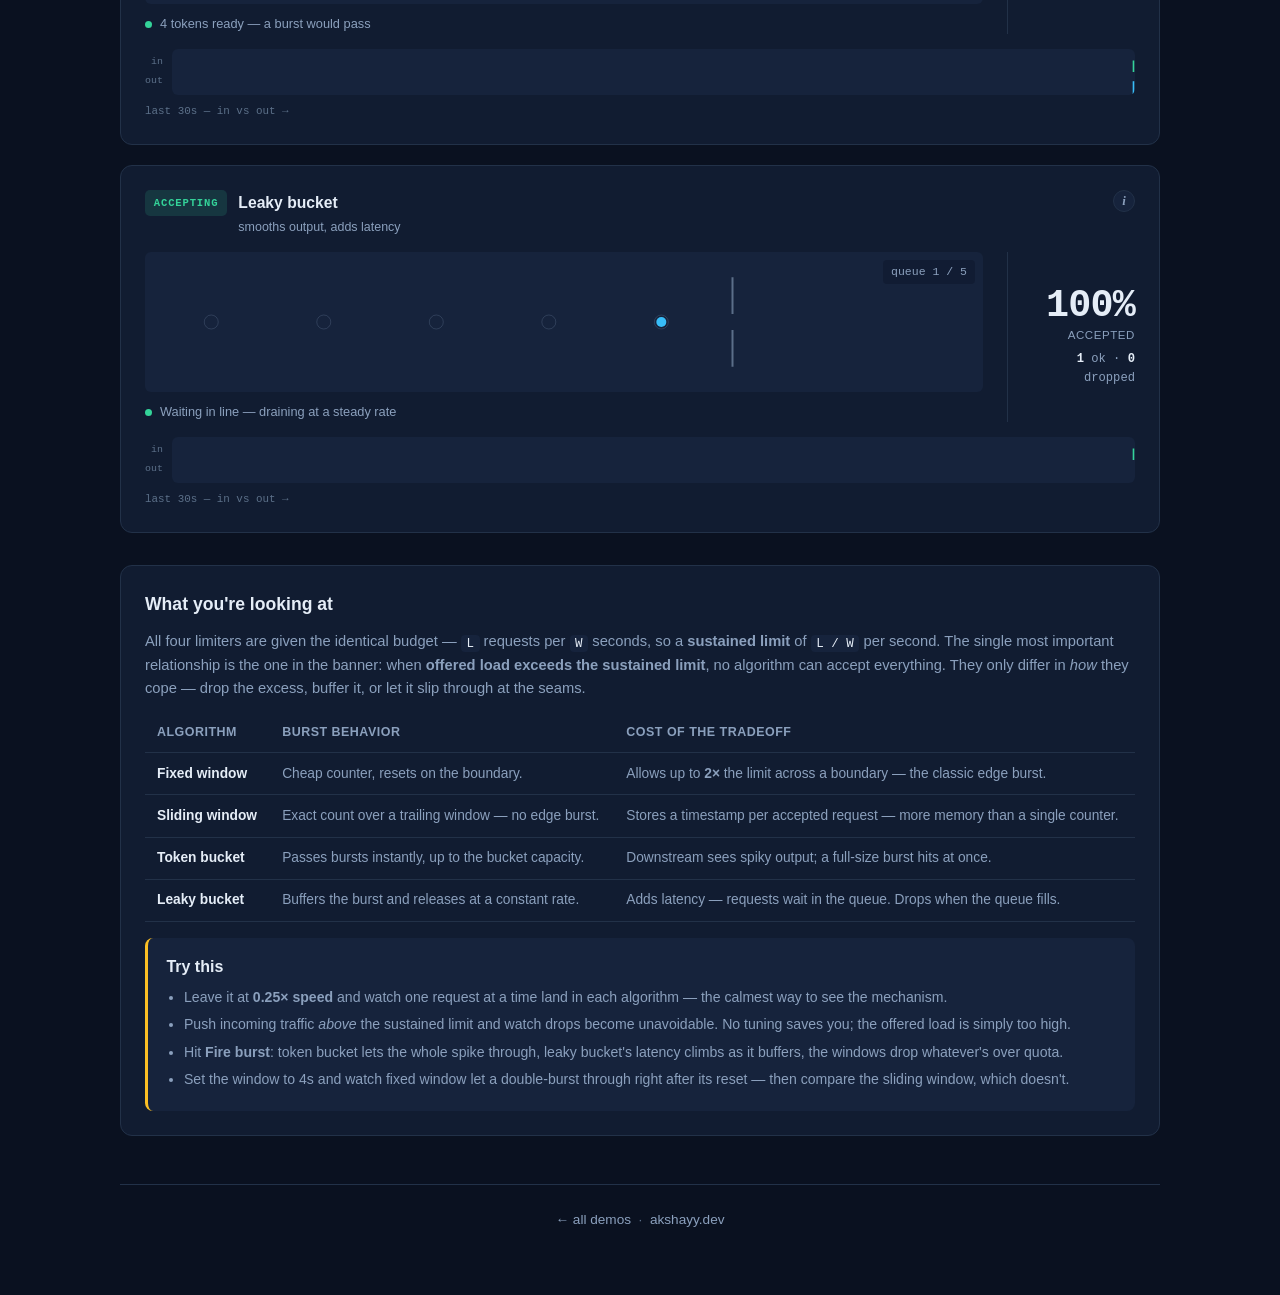
==== commit b168b0cd: "Phase 4: Leaky bucket chamber (queue + gate) + discrete queue Leaky bucket's simulation switches fro" ====
--- a/rate-limiter/index.html
+++ b/rate-limiter/index.html
@@ -222,27 +222,38 @@
 
         function leakyBucket() {
             return {
-                name: 'Leaky bucket', note: 'smooths output, adds latency',
-                how: 'Requests queue in a bucket that <b>leaks at a constant rate</b>. Output is perfectly smooth no matter how bursty the input — but queued requests wait, so bursts become <b>added latency</b>. Overflow past capacity is dropped.',
-                level: 0,                                              // queued work units
-                reset: function () { this.level = 0; },
+                name: 'Leaky bucket', note: 'smooths output, adds latency', hasChamber: 'queue',
+                how: 'Requests wait in a line of at most <b>L</b> slots. A gate opens on a steady metronome — once every <b>W / L</b> seconds — and releases exactly one waiting request, no matter how bursty the arrivals were. That steady output is the whole point; the cost is the wait itself, and a queue that\'s already full drops anything new.',
+                queue: [], gatePhase: 0, simNow: 0,           // queue holds arrival timestamps, front = queue[0]
+                reset: function () { this.queue = []; this.gatePhase = 0; this.simNow = 0; },
                 tick: function (dt) {
-                    var leak = cfg.limit / cfg.window;                 // released per second
-                    this.level = Math.max(0, this.level - leak * dt);
+                    this.simNow += dt;
+                    var period = cfg.window / cfg.limit;              // seconds between departures
+                    this.gatePhase += dt;
+                    var guard = 0;
+                    while (this.gatePhase >= period && this.queue.length > 0 && guard < 100) {
+                        this.gatePhase -= period;
+                        this.queue.shift();
+                        if (this._onDepart) this._onDepart(this.simNow);
+                        guard++;
+                    }
+                    // An empty queue doesn't "bank" leak credit while idle — the gate
+                    // has nothing to release, so its timer doesn't advance either.
+                    if (this.queue.length === 0) this.gatePhase = 0;
                 },
                 accept: function () {
-                    if (this.level + 1 <= cfg.limit) { this.level += 1; return true; }
+                    if (this.queue.length < cfg.limit) { this.queue.push(this.simNow); return true; }
                     return false;
                 },
-                head: function () { return (cfg.limit - this.level) / cfg.limit; },
-                gauge: function () { return 'backlog ' + this.level.toFixed(1) + ' / ' + cfg.limit; },
+                head: function () { return (cfg.limit - this.queue.length) / cfg.limit; },
+                gauge: function () { return 'queue ' + this.queue.length + ' / ' + cfg.limit; },
                 sub: function () {
-                    var leak = cfg.limit / cfg.window;
-                    return '≈ ' + Math.round((this.level / leak) * 1000) + 'ms latency';
+                    var period = cfg.window / cfg.limit;
+                    return '≈ ' + Math.round(this.queue.length * period * 1000) + 'ms latency';
                 },
                 status: function () {
-                    if (this.level >= cfg.limit) return 'Bucket full — dropping the overflow';
-                    if (this.level > 0.05) return 'Buffering the burst — draining at a steady rate';
+                    if (this.queue.length >= cfg.limit) return 'Queue full — dropping the overflow';
+                    if (this.queue.length > 0) return 'Waiting in line — draining at a steady rate';
                     return 'Empty — passing through instantly';
                 }
             };
@@ -525,6 +536,109 @@
                 ctx.beginPath(); ctx.arc(this.jarX, cy2, r, 0, Math.PI * 2); ctx.fill();
                 ctx.globalAlpha = 1;
             }
+
+            this.pool.draw(ctx);
+        };
+
+        /**
+         * Leaky bucket chamber: a line of waiting dots in front of a metronome
+         * gate. Unlike the jar, occupants ARE tracked as an ordered list of live
+         * Dot objects — their visual position depends on FIFO order, not just a
+         * count. Departures are driven by the limiter's own gate timer via the
+         * releaseFront() callback, so the visual queue and the simulation's
+         * discrete queue are the same fact, viewed twice.
+         */
+        function QueueChamber(canvas, opts) {
+            this.canvas = canvas;
+            this.ctx = canvas.getContext('2d');
+            this.getW = opts.getW;
+            this.getL = opts.getL;
+            this.pool = new R.DotPool(30);
+            this.waiting = [];              // ordered Dot objects, front = waiting[0] (closest to the gate)
+            this._wallClock = 0;
+            this._gateFlashAt = -Infinity;
+            this._resize();
+            var self = this;
+            window.addEventListener('resize', function () { self._resize(); });
+        }
+        QueueChamber.prototype._resize = function () {
+            var dpr = Math.min(window.devicePixelRatio || 1, 2);
+            var r = this.canvas.getBoundingClientRect();
+            this.canvas.width = Math.max(1, r.width * dpr);
+            this.canvas.height = Math.max(1, r.height * dpr);
+            this.ctx.setTransform(dpr, 0, 0, dpr, 0, 0);
+            this.w = r.width; this.h = r.height;
+            this.gateX = this.w * 0.70;
+            this.laneY = this.h / 2;
+            this.areaLeft = 10;
+            this.areaRight = this.gateX - 14;
+        };
+        QueueChamber.prototype._dotRadius = function () {
+            var base = window.innerWidth < 640 ? 4 : 5;
+            var slotW = (this.areaRight - this.areaLeft) / Math.max(1, this.getL());
+            return Math.max(2, Math.min(base, slotW / 2 - 1));
+        };
+        QueueChamber.prototype._slotX = function (index) {
+            var L = this.getL();
+            var slotW = (this.areaRight - this.areaLeft) / L;
+            return this.areaRight - (index + 0.5) * slotW;
+        };
+        QueueChamber.prototype.onArrival = function (ok, simNow, slot, delay) {
+            var r = this._dotRadius();
+            if (ok) {
+                var idx = this.waiting.length;
+                var dot = new R.Dot({ x0: 0, y0: this.laneY, x1: this._slotX(idx), y1: this.laneY, r: r, color: '#38bdf8', flightDur: 0.3, delay: delay || 0 });
+                this.waiting.push(dot);
+                this.pool.spawn(dot);
+            } else {
+                var dot2 = new R.Dot({ x0: 0, y0: this.laneY, x1: this.gateX - 8, y1: this.laneY, r: r, color: '#38bdf8', flightDur: 0.3, delay: delay || 0 });
+                dot2.onLanded = function () { dot2.reject('#f87171'); };
+                this.pool.spawn(dot2);
+            }
+        };
+        // Called by the limiter's own gate timer the instant it releases the front of the real queue.
+        QueueChamber.prototype.releaseFront = function () {
+            var front = this.waiting.shift();
+            if (front) front.exit(this.w + 10, this.laneY, '#34d399', 0.25);
+            for (var i = 0; i < this.waiting.length; i++) {
+                this.waiting[i].retarget(this._slotX(i), this.laneY, 0.12);
+            }
+            this._gateFlashAt = this._wallClock;
+        };
+        QueueChamber.prototype.update = function (simNow, wallDt) {
+            this._wallClock += wallDt;
+            this.pool.update(wallDt);
+        };
+        QueueChamber.prototype.reset = function () {
+            this.waiting = [];
+            this.pool.clear();
+            this._gateFlashAt = -Infinity;
+        };
+        QueueChamber.prototype.draw = function () {
+            var ctx = this.ctx;
+            ctx.clearRect(0, 0, this.w, this.h);
+
+            var L = this.getL();
+            var r = this._dotRadius();
+            ctx.strokeStyle = 'rgba(139,160,189,0.22)';
+            ctx.lineWidth = 1;
+            for (var i = 0; i < L; i++) {
+                var sx = this._slotX(i);
+                ctx.beginPath(); ctx.arc(sx, this.laneY, r + 2, 0, Math.PI * 2); ctx.stroke();
+            }
+
+            // gate — a vertical bar with a small aperture the dots pass through
+            var flashAge = this._wallClock - this._gateFlashAt;
+            var flashing = flashAge >= 0 && flashAge < 0.1;
+            ctx.strokeStyle = flashing ? 'rgba(255,255,255,0.9)' : 'rgba(139,160,189,0.6)';
+            ctx.lineWidth = flashing ? 3 : 2;
+            var gx = Math.round(this.gateX) + 0.5;
+            ctx.beginPath();
+            ctx.moveTo(gx, this.laneY - this.h * 0.32);
+            ctx.lineTo(gx, this.laneY - r - 3);
+            ctx.moveTo(gx, this.laneY + r + 3);
+            ctx.lineTo(gx, this.laneY + this.h * 0.32);
+            ctx.stroke();
 
             this.pool.draw(ctx);
         };
@@ -624,6 +738,18 @@
                     getL: function () { return cfg.limit; },
                     getTokens: function () { return l.tokens; }
                 });
+            } else if (l.hasChamber === 'queue') {
+                l.chamber = new QueueChamber(p.querySelector('[data-chamber]'), {
+                    getW: function () { return cfg.window; },
+                    getL: function () { return cfg.limit; }
+                });
+                // The limiter's gate timer (tick()) fires this the instant it
+                // releases the real queue's front — the chamber's visual queue
+                // and the strip's "out" row both key off this same true event.
+                l._onDepart = function (departSimTime) {
+                    l.chamber.releaseFront();
+                    l.strip.pushOut(departSimTime);
+                };
             }
         });
 
@@ -663,10 +789,10 @@
                 var ok = l.accept();
                 if (ok) { l.acc++; } else { l.rej++; }
                 l.strip.pushIn(now, ok ? 'accept' : 'reject');
-                // Departure timing: for these three, accept == depart. Leaky bucket
-                // gets its own true departure tick once it becomes a discrete queue
-                // (Phase 4) — until then it also departs at the accept instant.
-                if (ok) l.strip.pushOut(now);
+                // Departure timing: for these three, accept == depart. Leaky
+                // bucket's real departure happens later, via its gate metronome
+                // (wired through _onDepart) — that's the whole point of it.
+                if (ok && l.hasChamber !== 'queue') l.strip.pushOut(now);
                 // Timeline chambers stack each accepted dot into a slot —
                 // currentSlot() reads state that accept() already updated above.
                 // Not every chamber type uses a slot (the jar derives coin
